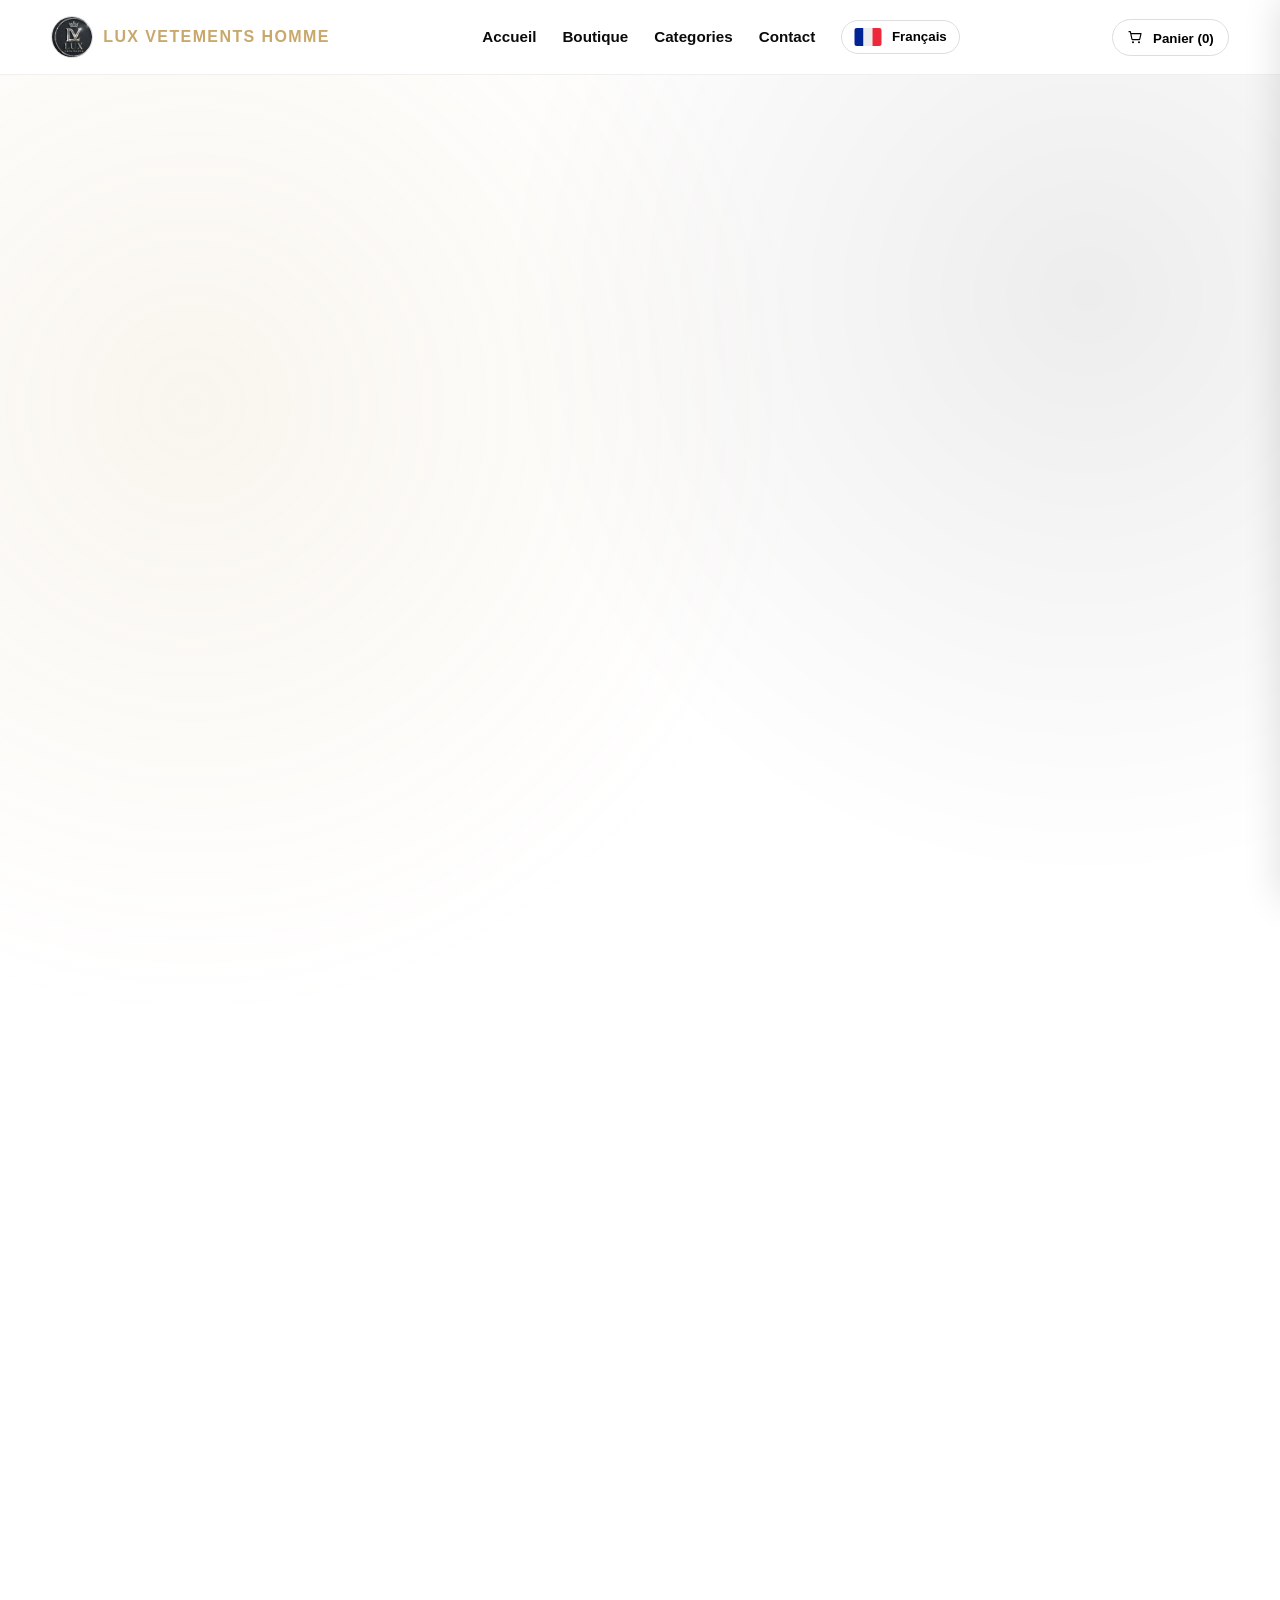
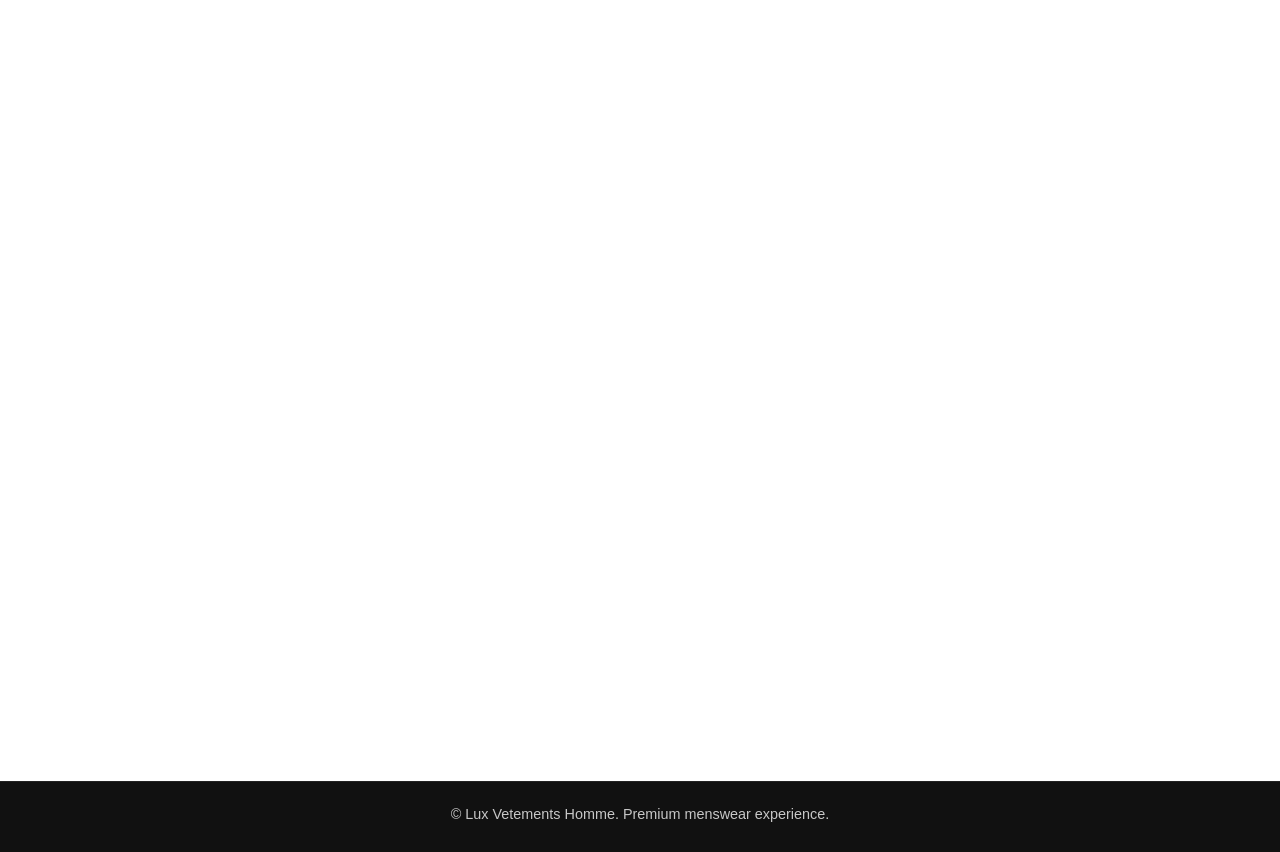
==== index.html @ c1faaefe "Rename index_fixed.html to index.html" ====
<!DOCTYPE html>
<html lang="en">
<head>
  <meta charset="UTF-8" />
  <meta name="viewport" content="width=device-width, initial-scale=1.0" />
  <title>Lux Vetements Homme | Luxury Men's Wear</title>
  <style>
    :root {
      --black: #0b0b0b;
      --white: #ffffff;
      --gold: #c8a86b;
      --gold-soft: #e3d0a9;
      --muted: #f6f6f6;
      --text-soft: #707070;
      --radius: 16px;
      --shadow: 0 20px 45px rgba(0, 0, 0, 0.08);
      --transition: 260ms ease;
      --container: 1200px;
    }

    * {
      margin: 0;
      padding: 0;
      box-sizing: border-box;
    }

    html {
      scroll-behavior: smooth;
    }

    body {
      font-family: "Segoe UI", Tahoma, Geneva, Verdana, sans-serif;
      background: var(--white);
      color: var(--black);
      line-height: 1.5;
      overflow-x: hidden;
    }

    img {
      max-width: 100%;
      display: block;
    }

    a {
      color: inherit;
      text-decoration: none;
    }

    .container {
      width: min(92%, var(--container));
      margin-inline: auto;
    }

    /* Navbar */
    .navbar {
      position: sticky;
      top: 0;
      z-index: 1000;
      background: rgba(255, 255, 255, 0.95);
      backdrop-filter: blur(8px);
      border-bottom: 1px solid #efefef;
    }

    .nav-wrap {
      min-height: 74px;
      display: flex;
      align-items: center;
      justify-content: space-between;
      gap: 16px;
    }

    .logo {
      display: flex;
      align-items: center;
      gap: 10px;
      font-size: 1rem;
      font-weight: 800;
      letter-spacing: 1.4px;
      text-transform: uppercase;
    }

    .logo img {
      width: 42px;
      height: 42px;
      border-radius: 999px;
      object-fit: cover;
      border: 1px solid #ddd;
    }

    .logo span {
      color: var(--gold);
    }

    .nav-links {
      display: flex;
      align-items: center;
      gap: 26px;
      list-style: none;
    }

    .nav-links a {
      position: relative;
      font-weight: 600;
      font-size: 0.95rem;
    }

    .nav-links a::after {
      content: "";
      position: absolute;
      left: 0;
      bottom: -6px;
      width: 0;
      height: 2px;
      background: var(--gold);
      transition: width var(--transition);
    }

    .nav-links a:hover::after {
      width: 100%;
    }

    .lang-dropdown {
      position: relative;
    }

    .lang-toggle {
      border: 1px solid #ddd;
      background: #fff;
      border-radius: 999px;
      padding: 7px 12px;
      font-weight: 700;
      cursor: pointer;
      transition: var(--transition);
      white-space: nowrap;
    }

    .lang-toggle:hover {
      border-color: var(--black);
      background: var(--black);
      color: #fff;
    }

    .lang-menu {
      position: absolute;
      top: calc(100% + 8px);
      right: 0;
      min-width: 170px;
      border: 1px solid #e7e7e7;
      border-radius: 12px;
      background: #fff;
      box-shadow: 0 14px 30px rgba(0, 0, 0, 0.12);
      padding: 6px;
      display: none;
      z-index: 1200;
    }

    .lang-menu.open {
      display: grid;
      gap: 4px;
    }

    .lang-option {
      border: 0;
      border-radius: 9px;
      background: #fff;
      text-align: left;
      padding: 8px 10px;
      font-weight: 700;
      cursor: pointer;
      transition: var(--transition);
    }

    .lang-option:hover {
      background: #f5f5f5;
    }

    .menu-btn {
      border: 1px solid #dfdfdf;
      background: var(--white);
      width: 42px;
      height: 42px;
      border-radius: 10px;
      display: none;
      align-items: center;
      justify-content: center;
      cursor: pointer;
    }

    .menu-btn span,
    .menu-btn span::before,
    .menu-btn span::after {
      width: 18px;
      height: 2px;
      background: var(--black);
      display: block;
      position: relative;
      transition: var(--transition);
    }

    .menu-btn span::before,
    .menu-btn span::after {
      content: "";
      position: absolute;
      left: 0;
    }

    .menu-btn span::before { top: -6px; }
    .menu-btn span::after { top: 6px; }

    .menu-btn.open span { background: transparent; }
    .menu-btn.open span::before { top: 0; transform: rotate(45deg); }
    .menu-btn.open span::after { top: 0; transform: rotate(-45deg); }

    .nav-actions {
      display: flex;
      align-items: center;
      gap: 10px;
    }

    .cart-btn {
      border: 1px solid #ddd;
      background: #fff;
      border-radius: 999px;
      padding: 9px 14px;
      font-weight: 700;
      cursor: pointer;
      transition: var(--transition);
    }

    .cart-btn:hover {
      background: var(--black);
      color: var(--white);
      border-color: var(--black);
    }

    /* Hero */
    .hero {
      background:
        radial-gradient(circle at 15% 30%, rgba(200, 168, 107, 0.11), transparent 46%),
        radial-gradient(circle at 85% 20%, rgba(0, 0, 0, 0.07), transparent 42%),
        #fff;
      padding: 86px 0 64px;
    }

    .hero-inner {
      display: grid;
      grid-template-columns: 1fr 1fr;
      align-items: center;
      gap: 36px;
    }

    .hero h1 {
      font-size: clamp(2rem, 5vw, 3.8rem);
      line-height: 1.06;
      text-transform: uppercase;
      letter-spacing: 1.5px;
      margin-bottom: 18px;
    }

    .hero h1 span {
      color: var(--gold);
    }

    .hero p {
      color: var(--text-soft);
      max-width: 560px;
      margin-bottom: 28px;
    }

    .hero-actions {
      display: flex;
      gap: 12px;
      flex-wrap: wrap;
    }

    .delivery-badge {
      margin-top: 12px;
      display: inline-flex;
      align-items: center;
      gap: 8px;
      padding: 8px 12px;
      border-radius: 999px;
      border: 1px solid #eadcc0;
      background: #fff8eb;
      font-weight: 700;
      color: #705625;
      font-size: 0.9rem;
    }

    .delivery-badge svg {
      width: 18px;
      height: 18px;
    }

    .btn {
      border: none;
      border-radius: 999px;
      padding: 12px 24px;
      font-weight: 700;
      font-size: 0.93rem;
      cursor: pointer;
      transition: var(--transition);
      display: inline-flex;
      align-items: center;
      justify-content: center;
      gap: 8px;
    }

    .btn-primary {
      background: var(--black);
      color: var(--white);
    }

    .btn-primary:hover {
      transform: translateY(-2px);
      box-shadow: 0 14px 26px rgba(0, 0, 0, 0.2);
    }

    .btn-outline {
      border: 1px solid var(--black);
      background: var(--white);
      color: var(--black);
    }

    .btn-outline:hover {
      background: var(--black);
      color: var(--white);
    }

    .hero-card {
      border: 1px solid #ececec;
      border-radius: var(--radius);
      overflow: hidden;
      box-shadow: var(--shadow);
      background: #fff;
      aspect-ratio: 4 / 5;
    }

    .hero-card img {
      width: 100%;
      height: 100%;
      object-fit: cover;
      object-position: center top;
    }

    .loop-gallery {
      margin-top: 24px;
      border: 1px solid #ededed;
      border-radius: 14px;
      overflow: hidden;
      background: #fff;
      box-shadow: var(--shadow);
    }

    .loop-track {
      display: flex;
      gap: 12px;
      width: max-content;
      padding: 12px;
      animation: loopSlide 34s linear infinite;
    }

    .loop-item {
      width: 220px;
      height: 140px;
      border-radius: 12px;
      overflow: hidden;
      background: #f2f2f2;
      border: 1px solid #ececec;
      flex: 0 0 auto;
      position: relative;
    }

    .loop-item img {
      width: 100%;
      height: 100%;
      object-fit: cover;
    }

    .loop-item span {
      position: absolute;
      bottom: 0;
      left: 0;
      right: 0;
      padding: 8px;
      background: linear-gradient(to top, rgba(0, 0, 0, 0.75), transparent);
      color: #fff;
      font-size: 0.78rem;
      font-weight: 700;
    }

    .brands-strip {
      margin-top: 14px;
      border: 1px solid #ececec;
      border-radius: 14px;
      background: #fff;
      padding: 14px;
    }

    .brands-title {
      font-weight: 800;
      margin-bottom: 10px;
      text-transform: uppercase;
      letter-spacing: 0.7px;
      font-size: 0.9rem;
    }

    .brands-list {
      display: grid;
      grid-template-columns: repeat(4, minmax(0, 1fr));
      gap: 10px;
    }

    .brand-card {
      border: 1px solid #ececec;
      border-radius: 12px;
      background: #fff;
      padding: 12px 10px;
      display: grid;
      justify-items: center;
      align-content: center;
      gap: 10px;
      min-height: 110px;
      transition: var(--transition);
    }

    .brand-card:hover {
      transform: translateY(-2px);
      box-shadow: var(--shadow);
    }

    .brand-card img {
      width: 68px;
      height: 34px;
      object-fit: contain;
      filter: grayscale(1);
      opacity: 0.9;
    }

    .brand-name {
      text-align: center;
      font-weight: 800;
      font-size: 0.85rem;
      letter-spacing: 0.3px;
    }

    @keyframes loopSlide {
      from { transform: translateX(0); }
      to { transform: translateX(-50%); }
    }

    /* Sections */
    section {
      padding: 70px 0;
    }

    .section-head {
      margin-bottom: 20px;
      display: flex;
      align-items: flex-end;
      justify-content: space-between;
      gap: 16px;
      flex-wrap: wrap;
    }

    .section-title {
      text-transform: uppercase;
      letter-spacing: 1.1px;
      font-size: clamp(1.2rem, 3vw, 1.95rem);
    }

    .section-title span {
      color: var(--gold);
    }

    .section-subtitle {
      color: var(--text-soft);
      max-width: 620px;
      font-size: 0.95rem;
    }

    /* Filter */
    .filter-bar {
      display: flex;
      flex-wrap: wrap;
      gap: 10px;
      margin-bottom: 14px;
    }

    .shop-toolbar {
      display: flex;
      align-items: center;
      justify-content: space-between;
      gap: 10px;
      flex-wrap: wrap;
      margin-bottom: 14px;
    }

    .price-filter {
      border: 1px solid #e8dcc3;
      background: #ffffff;
      border-radius: 12px;
      padding: 9px;
      margin-bottom: 12px;
      max-width: 560px;
    }

    .price-filter-head {
      display: flex;
      justify-content: space-between;
      align-items: center;
      gap: 10px;
      margin-bottom: 8px;
      font-weight: 700;
      color: #7a6336;
      font-size: 0.9rem;
    }

    .price-values {
      display: grid;
      grid-template-columns: 1fr auto 1fr;
      align-items: center;
      gap: 6px;
      margin-bottom: 8px;
    }

    .price-chip,
    .price-input {
      border: 1px solid #d9d9d9;
      background: #fff;
      border-radius: 999px;
      padding: 7px 11px;
      text-align: center;
      font-weight: 800;
      color: #1f1f1f;
      font-size: 0.86rem;
    }

    .price-input {
      width: 100%;
      outline: none;
      text-align: left;
      padding-left: 12px;
    }

    .price-input:focus {
      border-color: var(--gold);
      box-shadow: 0 0 0 2px rgba(200, 168, 107, 0.14);
    }

    .price-divider {
      color: #8f8f8f;
      font-size: 1.2rem;
      font-weight: 700;
    }

    .range-wrap {
      position: relative;
      height: 24px;
    }

    .range-track {
      position: absolute;
      top: 10px;
      left: 0;
      right: 0;
      height: 4px;
      border-radius: 999px;
      background: #ddd4c0;
    }

    .range-progress {
      position: absolute;
      top: 10px;
      height: 4px;
      border-radius: 999px;
      background: var(--gold);
    }

    .price-range {
      position: absolute;
      inset: 0;
      width: 100%;
      pointer-events: none;
      -webkit-appearance: none;
      appearance: none;
      background: transparent;
      margin: 0;
    }

    .price-range::-webkit-slider-thumb {
      -webkit-appearance: none;
      appearance: none;
      pointer-events: auto;
      width: 18px;
      height: 18px;
      border-radius: 999px;
      border: 2px solid var(--gold);
      background: #fff;
      cursor: pointer;
      box-shadow: 0 2px 8px rgba(0, 0, 0, 0.22);
    }

    .price-range::-moz-range-thumb {
      pointer-events: auto;
      width: 18px;
      height: 18px;
      border-radius: 999px;
      border: 2px solid var(--gold);
      background: #fff;
      cursor: pointer;
      box-shadow: 0 2px 8px rgba(0, 0, 0, 0.22);
    }

    .search-input {
      width: min(380px, 100%);
      border: 1px solid #ddd;
      border-radius: 999px;
      padding: 11px 14px;
      font-size: 0.95rem;
      outline: none;
      transition: var(--transition);
    }

    .search-input:focus {
      border-color: var(--gold);
      box-shadow: 0 0 0 3px rgba(200, 168, 107, 0.16);
    }

    .preview-toggle {
      border: 1px solid #ddd;
      background: #fff;
      border-radius: 999px;
      padding: 10px 14px;
      font-weight: 700;
      cursor: pointer;
      transition: var(--transition);
    }

    .preview-toggle:hover {
      border-color: var(--black);
      transform: translateY(-1px);
    }

    .filter-btn {
      border: 1px solid #ddd;
      background: #fff;
      color: var(--black);
      padding: 10px 16px;
      border-radius: 999px;
      cursor: pointer;
      font-weight: 600;
      text-transform: capitalize;
      transition: var(--transition);
    }

    .filter-btn:hover,
    .filter-btn.active {
      background: var(--black);
      color: var(--white);
      border-color: var(--black);
    }

    /* Products */
    .products-grid {
      display: grid;
      grid-template-columns: repeat(4, minmax(0, 1fr));
      gap: 20px;
    }

    .products-grid.vertical {
      grid-template-columns: 1fr;
      gap: 14px;
    }

    .products-grid.vertical .product-card {
      display: grid;
      grid-template-columns: 260px 1fr;
      align-items: stretch;
    }

    .products-grid.vertical .product-image-wrap {
      aspect-ratio: auto;
      height: 100%;
      min-height: 180px;
    }

    .product-card {
      background: #fff;
      border: 1px solid #ededed;
      border-radius: var(--radius);
      overflow: hidden;
      transition: transform var(--transition), box-shadow var(--transition);
      cursor: pointer;
      opacity: 0;
      transform: translateY(20px);
      animation: fadeUp 600ms ease forwards;
    }

    .product-card:hover {
      transform: translateY(-4px);
      box-shadow: var(--shadow);
    }

    .product-image-wrap {
      background: #f3f3f3;
      overflow: hidden;
      aspect-ratio: 1 / 1.1;
      cursor: pointer;
    }

    .product-image-wrap img {
      width: 100%;
      height: 100%;
      object-fit: cover;
      transition: transform 380ms ease;
    }

    .product-card:hover .product-image-wrap img {
      transform: scale(1.04);
    }

    .product-info {
      padding: 14px 14px 16px;
    }

    .product-tag {
      display: inline-block;
      margin-bottom: 8px;
      font-size: 0.72rem;
      font-weight: 800;
      padding: 4px 8px;
      border-radius: 6px;
      background: linear-gradient(135deg, #ff4ea6, #ff2f7d);
      color: #fff;
      text-transform: uppercase;
      letter-spacing: 0.4px;
    }

    .product-tag.promo {
      background: linear-gradient(135deg, #ff4ea6, #ff2f7d);
    }

    .product-tag.stock {
      background: linear-gradient(135deg, #555, #252525);
    }

    .product-name {
      font-size: 1rem;
      font-weight: 700;
      margin-bottom: 4px;
    }

    .tag-under-name {
      font-size: 0.84rem;
      color: var(--text-soft);
      margin-bottom: 10px;
    }

    .product-meta {
      display: flex;
      align-items: center;
      justify-content: space-between;
      gap: 10px;
    }

    .price {
      font-weight: 800;
      color: var(--black);
    }

    .price-wrap {
      display: flex;
      align-items: center;
      gap: 8px;
      flex-wrap: wrap;
    }

    .old-price {
      text-decoration: line-through;
      color: #8e8e8e;
      font-weight: 600;
      font-size: 0.88rem;
    }

    .product-actions {
      margin-top: 12px;
      display: flex;
      gap: 8px;
    }

    .mini-btn {
      border: 1px solid #ddd;
      border-radius: 999px;
      padding: 8px 12px;
      font-size: 0.8rem;
      font-weight: 700;
      cursor: pointer;
      background: #fff;
      transition: var(--transition);
      flex: 1;
    }

    .mini-btn:hover {
      border-color: var(--black);
      background: var(--black);
      color: var(--white);
    }

    .mini-btn:disabled {
      opacity: 0.5;
      cursor: not-allowed;
      background: #f2f2f2;
      color: #888;
    }

    .mini-btn:disabled:hover {
      border-color: #ddd;
      transform: none;
    }

    .product-card.is-out .price {
      text-decoration: line-through;
      color: #8d8d8d;
    }

    .badge {
      font-size: 0.74rem;
      padding: 4px 10px;
      border-radius: 999px;
      background: #f3ebdd;
      color: #7f5d24;
      text-transform: capitalize;
      font-weight: 700;
    }

    .state-box {
      border: 1px dashed #d8d8d8;
      border-radius: var(--radius);
      padding: 28px;
      text-align: center;
      color: var(--text-soft);
      background: #fff;
    }

    /* Modal Details */
    .modal {
      position: fixed;
      inset: 0;
      background: rgba(0, 0, 0, 0.58);
      z-index: 1500;
      display: none;
      align-items: center;
      justify-content: center;
      padding: 20px;
    }

    .modal.open {
      display: flex;
      animation: fadeIn 220ms ease;
    }

    .modal-card {
      width: min(980px, 100%);
      max-height: 92vh;
      overflow: auto;
      background: #fff;
      border-radius: var(--radius);
      box-shadow: var(--shadow);
      position: relative;
    }

    .modal-close {
      position: absolute;
      top: 12px;
      right: 12px;
      width: 38px;
      height: 38px;
      border-radius: 999px;
      border: 1px solid #ddd;
      background: #fff;
      cursor: pointer;
      font-size: 1.2rem;
    }

    .details-layout {
      display: grid;
      grid-template-columns: 1.1fr 1fr;
      gap: 22px;
      padding: 20px;
    }

    .main-image-box {
      border-radius: 12px;
      overflow: hidden;
      border: 1px solid #eee;
      background: #fafafa;
    }

    .main-image-box img {
      width: 100%;
      aspect-ratio: 1 / 1.15;
      object-fit: cover;
    }

    .gallery {
      margin-top: 10px;
      display: flex;
      gap: 10px;
      overflow-x: auto;
      padding-bottom: 2px;
    }

    .thumb {
      width: 78px;
      height: 78px;
      border-radius: 10px;
      overflow: hidden;
      border: 2px solid transparent;
      flex: 0 0 auto;
      cursor: pointer;
      transition: var(--transition);
    }

    .thumb.active {
      border-color: var(--gold);
    }

    .thumb img {
      width: 100%;
      height: 100%;
      object-fit: cover;
    }

    .details-content h3 {
      font-size: 1.65rem;
      line-height: 1.2;
      margin-bottom: 8px;
    }

    .details-price {
      font-size: 1.3rem;
      font-weight: 800;
      color: var(--black);
      margin-bottom: 8px;
    }

    .details-category {
      display: inline-flex;
      margin-bottom: 14px;
    }

    .details-content p {
      color: var(--text-soft);
      margin-bottom: 18px;
    }

    .option-group {
      margin-bottom: 14px;
    }

    .option-label {
      display: block;
      font-weight: 700;
      margin-bottom: 8px;
    }

    .option-buttons {
      display: flex;
      flex-wrap: wrap;
      gap: 8px;
    }

    .option-btn {
      border: 1px solid #dadada;
      background: #fff;
      color: var(--black);
      border-radius: 999px;
      padding: 8px 14px;
      text-transform: capitalize;
      font-weight: 700;
      cursor: pointer;
      transition: var(--transition);
    }

    .option-btn.selected {
      background: var(--black);
      color: var(--white);
      border-color: var(--black);
    }

    .color-btn {
      width: 28px;
      height: 28px;
      border-radius: 999px;
      border: 2px solid #cfcfcf;
      cursor: pointer;
      transition: var(--transition);
      position: relative;
    }

    .color-btn.selected {
      transform: scale(1.12);
      border-color: #000;
      box-shadow: 0 0 0 3px rgba(255, 255, 255, 1), 0 0 0 5px #b08a44;
    }

    .color-btn.selected::after {
      content: "";
      position: absolute;
      inset: -6px;
      border: 2px solid #1a1a1a;
      border-radius: 999px;
    }

    .detail-tag-text {
      margin-bottom: 12px;
      color: var(--text-soft);
      font-size: 0.92rem;
      font-weight: 700;
    }

    .order-panel {
      margin-top: 18px;
      border-top: 1px solid #efefef;
      padding-top: 16px;
      display: grid;
      gap: 12px;
    }

    .link-grid {
      display: grid;
      grid-template-columns: repeat(2, minmax(0, 1fr));
      gap: 10px;
    }

    .platform-link {
      border: 1px solid #dadada;
      border-radius: 10px;
      padding: 10px 12px;
      text-align: center;
      font-weight: 700;
      transition: var(--transition);
      background: #fff;
    }

    .platform-link:hover {
      border-color: var(--black);
      transform: translateY(-2px);
    }

    .error-text {
      color: #ae1b1b;
      font-size: 0.92rem;
      min-height: 20px;
    }

    /* Categories */
    .categories-grid {
      display: grid;
      grid-template-columns: repeat(5, minmax(0, 1fr));
      gap: 12px;
      margin-top: 20px;
    }

    .category-pill {
      border: 1px solid #ededed;
      border-radius: 999px;
      padding: 12px;
      text-align: center;
      font-weight: 700;
      text-transform: capitalize;
      transition: var(--transition);
      background: #fff;
      cursor: pointer;
    }

    .category-pill:hover {
      border-color: var(--gold);
      color: #7f5d24;
    }

    /* Contact */
    .contact-box {
      border: 1px solid #ececec;
      background: var(--muted);
      border-radius: var(--radius);
      padding: 24px;
      display: grid;
      grid-template-columns: repeat(4, minmax(0, 1fr));
      gap: 12px;
    }

    .contact-item {
      padding: 14px;
      border-radius: 12px;
      background: #fff;
      border: 1px solid #ececec;
      text-align: center;
      transition: var(--transition);
    }

    .contact-item:hover {
      transform: translateY(-2px);
      box-shadow: var(--shadow);
    }

    .contact-title {
      font-weight: 800;
      margin-bottom: 5px;
      text-transform: uppercase;
      font-size: 0.84rem;
      letter-spacing: 0.8px;
    }

    .contact-value {
      color: var(--text-soft);
      font-size: 0.92rem;
    }

    .cart-drawer {
      position: fixed;
      top: 0;
      right: 0;
      width: min(420px, 100%);
      height: 100vh;
      background: #fff;
      border-left: 1px solid #eee;
      box-shadow: -10px 0 34px rgba(0, 0, 0, 0.12);
      z-index: 1400;
      transform: translateX(102%);
      transition: transform 300ms ease;
      display: grid;
      grid-template-rows: auto 1fr auto;
    }

    .cart-drawer.open {
      transform: translateX(0);
    }

    .cart-head,
    .cart-foot {
      padding: 16px;
      border-bottom: 1px solid #f0f0f0;
    }

    .cart-foot {
      border-bottom: 0;
      border-top: 1px solid #f0f0f0;
    }

    .cart-items {
      overflow: auto;
      padding: 12px 16px;
      display: grid;
      gap: 10px;
      align-content: start;
    }

    .cart-row {
      border: 1px solid #ececec;
      border-radius: 12px;
      padding: 10px;
      display: grid;
      grid-template-columns: 70px 1fr;
      gap: 10px;
      align-items: center;
    }

    .cart-row img {
      width: 70px;
      height: 70px;
      object-fit: cover;
      border-radius: 8px;
      border: 1px solid #ececec;
    }

    .qty-wrap {
      margin-top: 8px;
      display: flex;
      align-items: center;
      gap: 8px;
    }

    .qty-btn {
      width: 28px;
      height: 28px;
      border-radius: 7px;
      border: 1px solid #ddd;
      background: #fff;
      font-weight: 800;
      cursor: pointer;
    }

    .qty-num {
      font-weight: 800;
      min-width: 18px;
      text-align: center;
    }

    .remove-btn {
      border: none;
      background: #fff1f1;
      color: #9f1a1a;
      border-radius: 8px;
      padding: 8px 10px;
      cursor: pointer;
      font-weight: 700;
      margin-left: auto;
    }

    .dim {
      position: fixed;
      inset: 0;
      background: rgba(0, 0, 0, 0.42);
      z-index: 1300;
      opacity: 0;
      visibility: hidden;
      transition: var(--transition);
    }

    .dim.show {
      opacity: 1;
      visibility: visible;
    }

    .checkout-modal {
      position: fixed;
      inset: 0;
      z-index: 1600;
      background: rgba(0, 0, 0, 0.54);
      display: none;
      align-items: center;
      justify-content: center;
      padding: 16px;
    }

    .checkout-modal.open {
      display: flex;
    }

    .checkout-card {
      width: min(640px, 100%);
      background: #fff;
      border-radius: 14px;
      border: 1px solid #ececec;
      box-shadow: var(--shadow);
      overflow: hidden;
      position: relative;
    }

    .checkout-head {
      padding: 14px 16px;
      border-bottom: 1px solid #eee;
      display: flex;
      justify-content: space-between;
      align-items: center;
      gap: 10px;
    }

    .checkout-head .modal-close {
      position: absolute;
      top: 10px;
      right: 10px;
      width: 40px;
      height: 40px;
      border: 1px solid #d6d6d6;
      background: #fff;
      color: #111;
      font-size: 1.35rem;
      line-height: 1;
      display: inline-flex;
      align-items: center;
      justify-content: center;
    }

    .checkout-body {
      padding: 14px 16px;
      display: grid;
      gap: 10px;
    }

    .field {
      display: grid;
      gap: 6px;
    }

    .field label {
      font-size: 0.88rem;
      font-weight: 700;
    }

    .field input {
      border: 1px solid #ddd;
      border-radius: 10px;
      padding: 10px 12px;
      font-size: 0.95rem;
      outline: none;
    }

    .field input:focus {
      border-color: var(--gold);
      box-shadow: 0 0 0 3px rgba(200, 168, 107, 0.16);
    }

    .checkout-error {
      color: #b42020;
      font-size: 0.88rem;
      min-height: 18px;
    }

    .platform-choose {
      display: grid;
      gap: 8px;
      margin-top: 4px;
    }

    .platform-buttons {
      display: grid;
      grid-template-columns: repeat(3, minmax(0, 1fr));
      gap: 8px;
    }

    .platform-btn {
      color: #fff;
      border: none;
      border-radius: 12px;
      padding: 12px 10px;
      font-size: 0.92rem;
      font-weight: 800;
      cursor: pointer;
      transition: transform var(--transition), box-shadow var(--transition), filter var(--transition);
    }

    .platform-btn:hover {
      transform: translateY(-2px);
      filter: brightness(1.06);
      box-shadow: 0 10px 20px rgba(0, 0, 0, 0.2);
    }

    .platform-btn.whatsapp {
      background: linear-gradient(120deg, #25d366, #1aa851);
    }

    .platform-btn.instagram {
      background: linear-gradient(120deg, #f58529, #dd2a7b, #8134af);
    }

    .platform-btn.messenger {
      background: linear-gradient(120deg, #2e89ff, #1769ff);
    }

    footer {
      padding: 22px 0 26px;
      border-top: 1px solid #232323;
      color: #c7c7c7;
      text-align: center;
      font-size: 0.9rem;
      background: #111;
    }

    /* Animations */
    @keyframes fadeUp {
      to {
        opacity: 1;
        transform: translateY(0);
      }
    }

    @keyframes fadeIn {
      from { opacity: 0; }
      to { opacity: 1; }
    }

    .reveal {
      opacity: 0;
      transform: translateY(20px);
      transition: opacity 700ms ease, transform 700ms ease;
    }

    .reveal.show {
      opacity: 1;
      transform: translateY(0);
    }

    /* Responsive */
    @media (max-width: 1080px) {
      .products-grid {
        grid-template-columns: repeat(3, minmax(0, 1fr));
      }

      .categories-grid {
        grid-template-columns: repeat(3, minmax(0, 1fr));
      }
    }

    @media (max-width: 860px) {
      .hero-inner,
      .details-layout {
        grid-template-columns: 1fr;
      }

      .nav-links {
        position: absolute;
        top: 74px;
        left: 0;
        right: 0;
        background: #fff;
        border-bottom: 1px solid #efefef;
        padding: 16px 4%;
        display: grid;
        gap: 12px;
        transform: translateY(-120%);
        opacity: 0;
        visibility: hidden;
        transition: var(--transition);
      }

      .nav-links.open {
        transform: translateY(0);
        opacity: 1;
        visibility: visible;
      }

      .menu-btn {
        display: inline-flex;
      }

      .products-grid.vertical .product-card {
        grid-template-columns: 1fr;
      }

      .products-grid {
        grid-template-columns: repeat(2, minmax(0, 1fr));
      }

      .contact-box {
        grid-template-columns: repeat(2, minmax(0, 1fr));
      }

      .brands-list {
        grid-template-columns: repeat(2, minmax(0, 1fr));
      }
    }

    @media (max-width: 560px) {
      .products-grid,
      .categories-grid,
      .contact-box,
      .link-grid {
        grid-template-columns: 1fr;
      }

      .hero {
        padding-top: 56px;
      }

      .modal-card {
        border-radius: 12px;
      }

      .details-content h3 {
        font-size: 1.35rem;
      }
    }
  </style>
</head>
<body>
  <header class="navbar">
    <div class="container nav-wrap">
      <a href="#home" class="logo">
        <img src="images/logo.png" alt="Lux Vetements logo" />
        <span>Lux <span style="color:#c8a86b;">Vetements</span> Homme</span>
      </a>
      <nav>
        <ul class="nav-links" id="navLinks">
          <li><a href="#home" id="navHome">Accueil</a></li>
          <li><a href="#shop" id="navShop">Boutique</a></li>
          <li><a href="#categories" id="navCategories">Categories</a></li>
          <li><a href="#contact" id="navContact">Contact</a></li>
          <li class="lang-dropdown">
            <button class="lang-toggle" id="langToggleBtn" type="button"><svg xmlns="http://www.w3.org/2000/svg" viewBox="0 0 3 2" width="28" height="18" style="border-radius:3px;display:inline-block;vertical-align:middle;margin-right:6px;"><rect width="1" height="2" fill="#002395"/><rect x="1" width="1" height="2" fill="#EDEDED"/><rect x="2" width="1" height="2" fill="#ED2939"/></svg> Français</button>
            <div class="lang-menu" id="langMenu">
              <button class="lang-option" type="button" data-lang="fr"><svg xmlns="http://www.w3.org/2000/svg" viewBox="0 0 3 2" width="28" height="18" style="border-radius:3px;display:inline-block;vertical-align:middle;margin-right:6px;"><rect width="1" height="2" fill="#002395"/><rect x="1" width="1" height="2" fill="#EDEDED"/><rect x="2" width="1" height="2" fill="#ED2939"/></svg> Français</button>
              <button class="lang-option" type="button" data-lang="en"><svg xmlns="http://www.w3.org/2000/svg" viewBox="0 0 60 30" width="28" height="18" style="border-radius:3px;display:inline-block;vertical-align:middle;margin-right:6px;"><rect width="60" height="30" fill="#012169"/><path d="M0,0 L60,30 M60,0 L0,30" stroke="#fff" stroke-width="6"/><path d="M0,0 L60,30 M60,0 L0,30" stroke="#C8102E" stroke-width="4"/><path d="M30,0 V30 M0,15 H60" stroke="#fff" stroke-width="10"/><path d="M30,0 V30 M0,15 H60" stroke="#C8102E" stroke-width="6"/></svg> English</button>
            </div>
          </li>
        </ul>
      </nav>
      <div class="nav-actions">
        <button class="cart-btn" id="openCartBtn">
          <svg width="16" height="16" viewBox="0 0 24 24" fill="none" aria-hidden="true" style="margin-right:6px;vertical-align:-2px;">
            <path d="M3 4H5L7.4 15.2C7.5 15.7 7.9 16 8.4 16H18.1C18.6 16 19 15.7 19.1 15.2L21 7H6" stroke="currentColor" stroke-width="1.7" stroke-linecap="round" stroke-linejoin="round"/>
            <circle cx="9" cy="20" r="1.5" fill="currentColor"/>
            <circle cx="18" cy="20" r="1.5" fill="currentColor"/>
          </svg>
          <span id="cartLabelText">Panier</span> (<span id="cartCount">0</span>)
        </button>
        <button class="menu-btn" id="menuBtn" aria-label="Open menu">
          <span></span>
        </button>
      </div>
    </div>
  </header>

  <main>
    <section class="hero" id="home">
      <div class="container hero-inner">
        <div class="reveal">
          <h1 id="heroTitle">Mode <span>Homme Luxe</span> Pour Les Icônes Modernes</h1>
          <p id="heroText">
            Bienvenue chez Lux Vetements Homme. Decouvrez des t-shirts, hoodies, pantalons, chaussures et accessoires premium avec un style intemporel.
          </p>
          <div class="hero-actions">
            <a class="btn btn-primary" href="#shop" id="shopCollectionBtn">Voir la collection</a>
            <a class="btn btn-outline" href="#categories" id="browseCategoriesBtn">Parcourir les categories</a>
          </div>
          <div class="delivery-badge" id="deliveryBadgeText">
            <svg viewBox="0 0 24 24" fill="none" aria-hidden="true">
              <path d="M3 6H14V14H3V6Z" stroke="currentColor" stroke-width="1.8"/>
              <path d="M14 9H18L21 12V14H14V9Z" stroke="currentColor" stroke-width="1.8"/>
              <circle cx="7" cy="17" r="2" stroke="currentColor" stroke-width="1.8"/>
              <circle cx="17" cy="17" r="2" stroke="currentColor" stroke-width="1.8"/>
            </svg>
            <span id="deliveryBadgeLabel">Livraison rapide</span>
          </div>
        </div>
        <div class="hero-card reveal">
          <img src="[data-uri]" alt="Stylish man wearing Nike t-shirt" />
        </div>
      </div>
      <div class="container">
        <div class="loop-gallery reveal">
          <div class="loop-track" id="loopTrack"></div>
        </div>
        <div class="brands-strip reveal">
          <div class="brands-title" id="brandsTitle">Marques avec lesquelles nous travaillons</div>
          <div class="brands-list">
            <div class="brand-card">
              <img src="https://upload.wikimedia.org/wikipedia/commons/a/a6/Logo_NIKE.svg" alt="Nike logo" />
              <div class="brand-name">NIKE</div>
            </div>
            <div class="brand-card">
              <img src="[data-uri]" alt="Lacoste logo" />
              <div class="brand-name">LACOSTE</div>
            </div>
            <div class="brand-card">
              <img src="https://upload.wikimedia.org/wikipedia/commons/2/20/Adidas_Logo.svg" alt="Adidas logo" />
              <div class="brand-name">ADIDAS</div>
            </div>
            <div class="brand-card">
              <img src="https://upload.wikimedia.org/wikipedia/en/3/37/Jumpman_logo.svg" alt="Jordan logo" />
              <div class="brand-name">JORDAN</div>
            </div>
          </div>
        </div>
      </div>
    </section>

    <section id="shop">
      <div class="container">
        <div class="section-head reveal">
          <div>
            <h2 class="section-title">Signature <span>Shop</span></h2>
            <p class="section-subtitle">Filter products by category and open any item to select your color and size before ordering.</p>
          </div>
        </div>

        <div class="filter-bar reveal" id="filterBar">
          <button class="filter-btn active" data-category="all">All</button>
          <button class="filter-btn" data-category="tshirts">tshirts</button>
          <button class="filter-btn" data-category="hoodies">hoodies</button>
          <button class="filter-btn" data-category="pants">pants</button>
          <button class="filter-btn" data-category="shoes">shoes</button>
          <button class="filter-btn" data-category="accessories">accessories</button>
        </div>
        <div class="shop-toolbar reveal">
          <input id="searchInput" class="search-input" type="search" placeholder="Search products by name or category..." />
          <button id="previewToggleBtn" class="preview-toggle">Preview: Horizontal</button>
        </div>
        <div class="price-filter reveal">
          <div class="price-filter-head">
            <span>Price Filter</span>
            <button id="priceResetBtn" class="preview-toggle" style="padding:6px 12px;">Reset</button>
          </div>
          <div class="price-values">
            <input id="priceMinInput" class="price-input" type="number" min="0" step="1" value="0" />
            <div class="price-divider">-</div>
            <input id="priceMaxInput" class="price-input" type="number" min="0" step="1" value="0" />
          </div>
          <div class="range-wrap">
            <div class="range-track"></div>
            <div class="range-progress" id="rangeProgress"></div>
            <input id="priceMinRange" class="price-range" type="range" min="0" max="1000" value="0" step="1" />
            <input id="priceMaxRange" class="price-range" type="range" min="0" max="1000" value="1000" step="1" />
          </div>
        </div>

        <div id="productsContainer" class="products-grid"></div>
        <div id="stateBox" class="state-box" style="display:none;"></div>
      </div>
    </section>

    <section id="categories">
      <div class="container">
        <div class="section-head reveal">
          <div>
            <h2 class="section-title">Luxury <span>Categories</span></h2>
            <p class="section-subtitle">Quick access to each category. Click one category to instantly filter products in the shop section.</p>
          </div>
        </div>

        <div class="categories-grid reveal">
          <button class="category-pill" data-jump-filter="tshirts">tshirts</button>
          <button class="category-pill" data-jump-filter="hoodies">hoodies</button>
          <button class="category-pill" data-jump-filter="pants">pants</button>
          <button class="category-pill" data-jump-filter="shoes">shoes</button>
          <button class="category-pill" data-jump-filter="accessories">accessories</button>
        </div>
      </div>
    </section>

    <section id="contact">
      <div class="container">
        <div class="section-head reveal">
          <div>
            <h2 class="section-title">Contact <span>Luxury Team</span></h2>
            <p class="section-subtitle">Use these channels for support, orders, and personalized shopping help.</p>
          </div>
        </div>

        <div class="contact-box reveal">
          <a href="https://wa.me/21698137767" target="_blank" class="contact-item">
            <div class="contact-title">📱 WhatsApp</div>
            <div class="contact-value">+216 98 137 767</div>
          </a>
          <a href="https://m.me/" target="_blank" class="contact-item">
            <div class="contact-title">💬 Messenger</div>
            <div class="contact-value">Lux Vetements Homme</div>
          </a>
          <a href="https://instagram.com/" target="_blank" class="contact-item">
            <div class="contact-title">📷 Instagram</div>
            <div class="contact-value">@luxvetementshomme</div>
          </a>
          <a href="tel:+21698137767" class="contact-item">
            <div class="contact-title">📞 Phone</div>
            <div class="contact-value">Call Now</div>
          </a>
          <a href="mailto:contact@luxvetementshomme.com" class="contact-item">
            <div class="contact-title">✉ Contact</div>
            <div class="contact-value">contact@luxvetementshomme.com</div>
          </a>
        </div>
      </div>
    </section>
  </main>

  <div class="modal" id="detailsModal" aria-hidden="true">
    <div class="modal-card">
      <button class="modal-close" id="modalClose" aria-label="Close details">&times;</button>
      <div class="details-layout">
        <div>
          <div class="main-image-box">
            <img id="detailMainImage" src="" alt="Product image" />
          </div>
          <div class="gallery" id="detailGallery"></div>
        </div>

        <div class="details-content">
          <h3 id="detailName">Product Name</h3>
          <div class="details-price" id="detailPrice">0 DT</div>
          <span class="badge details-category" id="detailCategory">category</span>
          <div class="detail-tag-text" id="detailTagText"></div>
          <p id="detailDescription">Description</p>

          <div class="option-group">
            <label class="option-label">Select Color</label>
            <div class="option-buttons" id="colorOptions"></div>
          </div>

          <div class="option-group">
            <label class="option-label">Select Size</label>
            <div class="option-buttons" id="sizeOptions"></div>
          </div>

          <div class="order-panel">
            <div class="error-text" id="selectionError"></div>
            <button class="btn btn-primary" id="addToCartBtn">Add to Cart</button>
          </div>
        </div>
      </div>
    </div>
  </div>

  <div class="dim" id="cartDim"></div>
  <aside class="cart-drawer" id="cartDrawer" aria-hidden="true">
    <div class="cart-head">
      <strong>Shopping Cart</strong>
    </div>
    <div class="cart-items" id="cartItems"></div>
    <div class="cart-foot">
      <div style="display:flex;justify-content:space-between;font-weight:800;margin-bottom:10px;">
        <span>Total</span>
        <span id="cartTotal">0 DT</span>
      </div>
      <button class="btn btn-primary" id="checkoutBtn" style="width:100%;">Checkout</button>
    </div>
  </aside>

  <div class="checkout-modal" id="checkoutModal" aria-hidden="true">
    <div class="checkout-card">
      <div class="checkout-head">
        <strong>Checkout Information</strong>
        <button class="modal-close" id="checkoutCloseBtn" aria-label="Close checkout">&times;</button>
      </div>
      <div class="checkout-body">
        <div class="field">
          <label for="firstNameInput">First Name</label>
          <input id="firstNameInput" type="text" placeholder="Enter first name" />
        </div>
        <div class="field">
          <label for="lastNameInput">Last Name</label>
          <input id="lastNameInput" type="text" placeholder="Enter last name" />
        </div>
        <div class="field">
          <label for="phoneInput">Phone Number</label>
          <input id="phoneInput" type="tel" placeholder="Enter phone number" />
        </div>
        <div class="checkout-error" id="checkoutError"></div>
        <button class="btn btn-primary" id="checkoutSaveBtn">Confirm ↗</button>

        <div class="platform-choose" id="platformChoose" style="display:none;">
          <strong>Choose platform to pass your order</strong>
          <div class="platform-buttons">
            <button class="platform-btn whatsapp" data-platform="whatsapp" type="button">WhatsApp</button>
            <button class="platform-btn instagram" data-platform="instagram" type="button">Instagram</button>
            <button class="platform-btn messenger" data-platform="messenger" type="button">Messenger</button>
          </div>
        </div>
      </div>
    </div>
  </div>

  <footer>
    <div class="container">
      © <span id="year"></span> Lux Vetements Homme. Premium menswear experience.
    </div>
  </footer>

  <script type="module">
    import { initializeApp } from "https://www.gstatic.com/firebasejs/10.12.2/firebase-app.js";
    import { getFirestore, collection, onSnapshot, addDoc, serverTimestamp } from "https://www.gstatic.com/firebasejs/10.12.2/firebase-firestore.js";

    // ===== FIREBASE CONFIG =====
    const firebaseConfig = {
      apiKey: "AIzaSyAK8rCqRfZwk7nh8I3K2RLljtbtntxqdfM",
      authDomain: "lux-vetements.firebaseapp.com",
      projectId: "lux-vetements",
      storageBucket: "lux-vetements.firebasestorage.app",
      messagingSenderId: "277468166980",
      appId: "1:277468166980:web:187f81a91931374c4ef511",
      measurementId: "G-NSMWYPM7CS"
    };

    const app = initializeApp(firebaseConfig);
    const db = getFirestore(app);

    // ===== STATE =====
    let allProducts = [];
    let currentFilter = "all";
    let currentSearch = "";
    let currentMinPrice = 0;
    let currentMaxPrice = 1000;
    let availableMinPrice = 0;
    let availableMaxPrice = 1000;
    let currentProduct = null;
    let selectedColor = "";
    let selectedSize = "";
    let cart = [];
    let previewVertical = false;
    let checkoutPayload = null;

    // ===== ELEMENTS =====
    const productsContainer = document.getElementById("productsContainer");
    const stateBox = document.getElementById("stateBox");
    const filterBar = document.getElementById("filterBar");
    const searchInput = document.getElementById("searchInput");
    const previewToggleBtn = document.getElementById("previewToggleBtn");
    const priceMinRange = document.getElementById("priceMinRange");
    const priceMaxRange = document.getElementById("priceMaxRange");
    const priceMinInput = document.getElementById("priceMinInput");
    const priceMaxInput = document.getElementById("priceMaxInput");
    const rangeProgress = document.getElementById("rangeProgress");
    const priceResetBtn = document.getElementById("priceResetBtn");
    const loopTrack = document.getElementById("loopTrack");

    const detailsModal = document.getElementById("detailsModal");
    const modalClose = document.getElementById("modalClose");
    const detailMainImage = document.getElementById("detailMainImage");
    const detailGallery = document.getElementById("detailGallery");
    const detailName = document.getElementById("detailName");
    const detailPrice = document.getElementById("detailPrice");
    const detailCategory = document.getElementById("detailCategory");
    const detailTagText = document.getElementById("detailTagText");
    const detailDescription = document.getElementById("detailDescription");
    const colorOptions = document.getElementById("colorOptions");
    const sizeOptions = document.getElementById("sizeOptions");
    const selectionError = document.getElementById("selectionError");
    const addToCartBtn = document.getElementById("addToCartBtn");
    const cartDrawer = document.getElementById("cartDrawer");
    const cartDim = document.getElementById("cartDim");
    const openCartBtn = document.getElementById("openCartBtn");
    const cartItems = document.getElementById("cartItems");
    const cartTotal = document.getElementById("cartTotal");
    const cartCount = document.getElementById("cartCount");
    const cartLabelText = document.getElementById("cartLabelText");
    const checkoutBtn = document.getElementById("checkoutBtn");
    const checkoutModal = document.getElementById("checkoutModal");
    const checkoutCloseBtn = document.getElementById("checkoutCloseBtn");
    const checkoutSaveBtn = document.getElementById("checkoutSaveBtn");
    const firstNameInput = document.getElementById("firstNameInput");
    const lastNameInput = document.getElementById("lastNameInput");
    const phoneInput = document.getElementById("phoneInput");
    const checkoutError = document.getElementById("checkoutError");
    const platformChoose = document.getElementById("platformChoose");

    // ===== NAV MOBILE =====
    const menuBtn = document.getElementById("menuBtn");
    const navLinks = document.getElementById("navLinks");
    const langToggleBtn = document.getElementById("langToggleBtn");
    const langMenu = document.getElementById("langMenu");
    const navHome = document.getElementById("navHome");
    const navShop = document.getElementById("navShop");
    const navCategories = document.getElementById("navCategories");
    const navContact = document.getElementById("navContact");
    const heroTitle = document.getElementById("heroTitle");
    const heroText = document.getElementById("heroText");
    const shopCollectionBtn = document.getElementById("shopCollectionBtn");
    const browseCategoriesBtn = document.getElementById("browseCategoriesBtn");
    const deliveryBadgeLabel = document.getElementById("deliveryBadgeLabel");
    const brandsTitle = document.getElementById("brandsTitle");
    let currentLanguage = "fr";

    const i18n = {
      fr: {
        navHome: "Accueil",
        navShop: "Boutique",
        navCategories: "Categories",
        navContact: "Contact",
        heroTitle: "Mode <span>Homme Luxe</span> Pour Les Icônes Modernes",
        heroText: "Bienvenue chez Lux Vetements Homme. Decouvrez des t-shirts, hoodies, pantalons, chaussures et accessoires premium avec un style intemporel.",
        shopCollectionBtn: "Voir la collection",
        browseCategoriesBtn: "Parcourir les categories",
        deliveryBadgeText: "Livraison rapide",
        brandsTitle: "Marques avec lesquelles nous travaillons",
        cartLabel: "Panier"
      },
      en: {
        navHome: "Home",
        navShop: "Shop",
        navCategories: "Categories",
        navContact: "Contact",
        heroTitle: "Luxury <span>Menswear</span> For Modern Icons",
        heroText: "Welcome to Lux Vetements Homme. Discover premium t-shirts, hoodies, pants, shoes and accessories built with timeless style and top-quality materials.",
        shopCollectionBtn: "Shop Collection",
        browseCategoriesBtn: "Browse Categories",
        deliveryBadgeText: "Fast delivery",
        brandsTitle: "Brands we deal with",
        cartLabel: "Cart"
      }
    };

    function updateCartLabel() {
      cartLabelText.textContent = i18n[currentLanguage].cartLabel;
    }

    function applyLanguage(lang) {
      currentLanguage = lang;
      const t = i18n[lang];
      navHome.textContent = t.navHome;
      navShop.textContent = t.navShop;
      navCategories.textContent = t.navCategories;
      navContact.textContent = t.navContact;
      heroTitle.innerHTML = t.heroTitle;
      heroText.textContent = t.heroText;
      shopCollectionBtn.textContent = t.shopCollectionBtn;
      browseCategoriesBtn.textContent = t.browseCategoriesBtn;
      deliveryBadgeLabel.textContent = t.deliveryBadgeText;
      brandsTitle.textContent = t.brandsTitle;
      updateCartLabel();
      langToggleBtn.innerHTML = lang === "fr" ? `<svg xmlns=\"http://www.w3.org/2000/svg\" viewBox=\"0 0 3 2\" width=\"28\" height=\"18\" style=\"border-radius:3px;display:inline-block;vertical-align:middle;margin-right:6px;\"><rect width=\"1\" height=\"2\" fill=\"#002395\"/><rect x=\"1\" width=\"1\" height=\"2\" fill=\"#EDEDED\"/><rect x=\"2\" width=\"1\" height=\"2\" fill=\"#ED2939\"/></svg> Français` : `<svg xmlns=\"http://www.w3.org/2000/svg\" viewBox=\"0 0 60 30\" width=\"28\" height=\"18\" style=\"border-radius:3px;display:inline-block;vertical-align:middle;margin-right:6px;\"><rect width=\"60\" height=\"30\" fill=\"#012169\"/><path d=\"M0,0 L60,30 M60,0 L0,30\" stroke=\"#fff\" stroke-width=\"6\"/><path d=\"M0,0 L60,30 M60,0 L0,30\" stroke=\"#C8102E\" stroke-width=\"4\"/><path d=\"M30,0 V30 M0,15 H60\" stroke=\"#fff\" stroke-width=\"10\"/><path d=\"M30,0 V30 M0,15 H60\" stroke=\"#C8102E\" stroke-width=\"6\"/></svg> English`;
    }

    langToggleBtn.addEventListener("click", () => {
      langMenu.classList.toggle("open");
    });

    langMenu.addEventListener("click", (event) => {
      const btn = event.target.closest("[data-lang]");
      if (!btn) return;
      applyLanguage(btn.dataset.lang);
      langMenu.classList.remove("open");
    });

    document.addEventListener("click", (event) => {
      if (!event.target.closest(".lang-dropdown")) {
        langMenu.classList.remove("open");
      }
    });

    menuBtn.addEventListener("click", () => {
      menuBtn.classList.toggle("open");
      navLinks.classList.toggle("open");
    });
    navLinks.querySelectorAll("a").forEach((link) => {
      link.addEventListener("click", () => {
        menuBtn.classList.remove("open");
        navLinks.classList.remove("open");
      });
    });

    // ===== HELPERS =====
    function showState(message) {
      stateBox.style.display = "block";
      stateBox.textContent = message;
    }

    function hideState() {
      stateBox.style.display = "none";
      stateBox.textContent = "";
    }

    function sanitizeProduct(product) {
      const validCategories = ["tshirts", "hoodies", "pants", "shoes", "accessories"];
      const fallbackImage = "https://images.unsplash.com/photo-1445205170230-053b83016050?auto=format&fit=crop&w=900&q=80";
      const source = product || {};
      const readField = (keys, fallback = "") => {
        for (const key of keys) {
          if (source[key] !== undefined && source[key] !== null && source[key] !== "") return source[key];
        }
        return fallback;
      };
      const readArray = (keys, fallback = []) => {
        for (const key of keys) {
          if (Array.isArray(source[key])) return source[key];
        }
        return fallback;
      };
      const categoryRaw = String(readField(["category", "Category"], "accessories")).toLowerCase();
      const nameRaw = String(readField(["name", "Name", "title", "Title"], "Unnamed Product")).trim();

      const item = {
        name: nameRaw || "Unnamed Product",
        price: Number(readField(["price", "Price"], 0)),
        image: String(readField(["image", "Image"], fallbackImage)),
        images: readArray(["images", "Images"]).filter(Boolean).map(String),
        description: String(readField(["description", "Description"], "No description available.")),
        category: validCategories.includes(categoryRaw) ? categoryRaw : "accessories",
        colors: readArray(["colors", "Colors"]).filter(Boolean).map(String),
        sizes: readArray(["sizes", "Sizes"]).filter(Boolean).map(String),
        tag: String(readField(["tag", "Tag"], "")).trim()
      };

      // Ensure required arrays exist for variants and gallery
      if (item.images.length === 0) item.images = [item.image];
      if (item.colors.length === 0) item.colors = ["black"];
      if (item.sizes.length === 0) item.sizes = ["M"];

      return item;
    }

    function escapeHtml(text) {
      return String(text)
        .replaceAll("&", "&amp;")
        .replaceAll("<", "&lt;")
        .replaceAll(">", "&gt;")
        .replaceAll('"', "&quot;")
        .replaceAll("'", "&#039;");
    }

    function setActiveFilterButton(category) {
      filterBar.querySelectorAll(".filter-btn").forEach((btn) => {
        btn.classList.toggle("active", btn.dataset.category === category);
      });
    }

    function formatPrice(price) {
      return `${Number(price).toFixed(0)} DT`;
    }

    function updatePriceUi() {
      priceMinInput.value = String(currentMinPrice);
      priceMaxInput.value = String(currentMaxPrice);
      const minPercent = ((currentMinPrice - availableMinPrice) / Math.max(1, availableMaxPrice - availableMinPrice)) * 100;
      const maxPercent = ((currentMaxPrice - availableMinPrice) / Math.max(1, availableMaxPrice - availableMinPrice)) * 100;
      rangeProgress.style.left = `${Math.max(0, minPercent)}%`;
      rangeProgress.style.right = `${Math.max(0, 100 - maxPercent)}%`;
    }

    function getCategoryProducts() {
      return currentFilter === "all"
        ? allProducts
        : allProducts.filter((item) => item.category === currentFilter);
    }

    function syncPriceBoundsForCurrentCategory(resetValues = true) {
      const baseProducts = getCategoryProducts();
      const prices = baseProducts.map((product) => getPriceData(product).finalPrice).filter((x) => Number.isFinite(x));
      availableMinPrice = 0;
      availableMaxPrice = prices.length ? Math.max(...prices) : 1000;
      if (availableMaxPrice < 1) availableMaxPrice = 1;
      if (resetValues) {
        currentMinPrice = 0;
        currentMaxPrice = availableMaxPrice;
      } else {
        currentMinPrice = Math.max(0, Math.min(currentMinPrice, availableMaxPrice));
        currentMaxPrice = Math.max(currentMinPrice, Math.min(currentMaxPrice, availableMaxPrice));
      }
      priceMinInput.min = "0";
      priceMinInput.max = String(availableMaxPrice);
      priceMaxInput.min = "0";
      priceMaxInput.max = String(availableMaxPrice);
      priceMinRange.min = String(availableMinPrice);
      priceMinRange.max = String(availableMaxPrice);
      priceMaxRange.min = String(availableMinPrice);
      priceMaxRange.max = String(availableMaxPrice);
      priceMinRange.value = String(currentMinPrice);
      priceMaxRange.value = String(currentMaxPrice);
      updatePriceUi();
    }

    function renderLoopGallery() {
      if (!allProducts.length) {
        loopTrack.innerHTML = "";
        return;
      }
      const validCategories = ["tshirts", "hoodies", "pants", "shoes", "accessories"];
      const loopItems = allProducts.filter((product) => validCategories.includes(product.category));
      loopTrack.innerHTML = loopItems.map((product) => `
        <div class="loop-item">
          <img src="${escapeHtml(product.image)}" alt="${escapeHtml(product.name)}" />
          <span>${escapeHtml(product.name)}</span>
        </div>
      `).join("");
    }

    function parseDiscountTag(tag) {
      if (!tag) return null;
      const match = tag.match(/-?\s*(\d{1,2})\s*%/);
      if (!match) return null;
      const value = Number(match[1]);
      if (!Number.isFinite(value) || value <= 0 || value >= 100) return null;
      return value;
    }

    function getPriceData(product) {
      const discount = parseDiscountTag(product.tag);
      const base = Number(product.price || 0);
      if (!discount) return { finalPrice: base, oldPrice: null };
      const finalPrice = Math.max(0, Math.round(base * (1 - discount / 100)));
      return { finalPrice, oldPrice: base };
    }

    function getTagMeta(tag = "") {
      const normalized = tag.toLowerCase();
      if (!tag) return { cardClass: "", text: "" };
      if (parseDiscountTag(tag)) return { cardClass: "promo", text: tag };
      if (normalized.includes("out of stock")) return { cardClass: "stock", text: tag };
      return { cardClass: "", text: tag };
    }

    function isOutOfStock(product) {
      return String(product.tag || "").toLowerCase().includes("out of stock");
    }

    function generateReferralCode() {
      const now = new Date();
      const y = now.getFullYear();
      const m = String(now.getMonth() + 1).padStart(2, "0");
      const d = String(now.getDate()).padStart(2, "0");
      const rand = Math.random().toString(36).slice(2, 6).toUpperCase();
      return `LUX-${y}${m}${d}-${rand}`;
    }

    function openCheckoutModal() {
      checkoutModal.classList.add("open");
      checkoutModal.setAttribute("aria-hidden", "false");
      checkoutError.textContent = "";
      platformChoose.style.display = "none";
      checkoutPayload = null;
    }

    function closeCheckoutModal() {
      checkoutModal.classList.remove("open");
      checkoutModal.setAttribute("aria-hidden", "true");
    }

    // ===== RENDER PRODUCTS =====
    function renderProducts(list) {
      productsContainer.innerHTML = "";
      if (!list.length) {
        showState("No products found for this category.");
        return;
      }
      hideState();

      list.forEach((product, index) => {
        const card = document.createElement("article");
        card.className = `product-card ${isOutOfStock(product) ? "is-out" : ""}`;
        card.style.animationDelay = `${index * 60}ms`;
        card.setAttribute("tabindex", "0");
        card.innerHTML = `
          <div class="product-image-wrap" data-role="image-preview">
            <img src="${escapeHtml(product.image)}" alt="${escapeHtml(product.name)}" loading="lazy" />
          </div>
          <div class="product-info">
            ${product.tag ? `<span class="product-tag ${getTagMeta(product.tag).cardClass}">${escapeHtml(product.tag)}</span>` : ""}
            <h3 class="product-name">${escapeHtml(product.name)}</h3>
            ${product.tag ? `<div class="tag-under-name">${escapeHtml(product.tag)}</div>` : ""}
            <div class="product-meta">
              <span class="price-wrap">
                <span class="price">${formatPrice(getPriceData(product).finalPrice)}</span>
                ${getPriceData(product).oldPrice ? `<span class="old-price">${formatPrice(getPriceData(product).oldPrice)}</span>` : ""}
              </span>
              <span class="badge">${escapeHtml(product.category)}</span>
            </div>
            <div class="product-actions">
              <button class="mini-btn" type="button" data-action="preview">Preview</button>
            </div>
          </div>
        `;
        card.querySelector('[data-role="image-preview"]').addEventListener("click", () => openProductDetails(product));
        card.querySelector('[data-action="preview"]').addEventListener("click", () => openProductDetails(product));
        card.addEventListener("keydown", (event) => {
          if (event.key === "Enter" || event.key === " ") openProductDetails(product);
        });
        productsContainer.appendChild(card);
      });
    }

    function applyFilter() {
      const filteredByCategory = getCategoryProducts();
      const filtered = filteredByCategory.filter((item) => {
        const text = `${item.name} ${item.category}`.toLowerCase();
        const price = getPriceData(item).finalPrice;
        return text.includes(currentSearch.toLowerCase())
          && price >= currentMinPrice
          && price <= currentMaxPrice;
      });
      renderProducts(filtered);
      setActiveFilterButton(currentFilter);
    }

    function openCart() {
      cartDrawer.classList.add("open");
      cartDim.classList.add("show");
      cartDrawer.setAttribute("aria-hidden", "false");
    }

    function closeCart() {
      cartDrawer.classList.remove("open");
      cartDim.classList.remove("show");
      cartDrawer.setAttribute("aria-hidden", "true");
    }

    function renderCart() {
      cartItems.innerHTML = "";
      if (!cart.length) {
        cartItems.innerHTML = '<div class="state-box">Your cart is empty.</div>';
      } else {
        cart.forEach((item) => {
          const row = document.createElement("div");
          row.className = "cart-row";
          row.innerHTML = `
            <img src="${escapeHtml(item.image)}" alt="${escapeHtml(item.name)}" />
            <div>
              <div style="font-weight:700;">${escapeHtml(item.name)}</div>
              <div style="font-size:0.86rem;color:#666;">${escapeHtml(item.color)} / ${escapeHtml(item.size)}</div>
              <div style="font-weight:700;">${formatPrice(item.unitPrice * item.qty)}</div>
              <div class="qty-wrap">
                <button class="qty-btn" type="button" data-action="minus" data-id="${escapeHtml(item.cartId)}">-</button>
                <span class="qty-num">${item.qty}</span>
                <button class="qty-btn" type="button" data-action="plus" data-id="${escapeHtml(item.cartId)}">+</button>
                <button class="remove-btn" type="button" data-action="remove" data-id="${escapeHtml(item.cartId)}">Remove</button>
              </div>
            </div>
          `;
          cartItems.appendChild(row);
        });
      }
      const total = cart.reduce((sum, item) => sum + Number(item.unitPrice) * Number(item.qty), 0);
      cartTotal.textContent = formatPrice(total);
      cartCount.textContent = String(cart.reduce((sum, item) => sum + item.qty, 0));
    }

    // ===== DETAILS MODAL =====
    function renderOptionButtons(container, values, type) {
      container.innerHTML = "";
      values.forEach((value) => {
        const btn = document.createElement("button");
        const isColor = type === "color";
        btn.className = isColor ? "color-btn" : "option-btn";
        if (!isColor) btn.textContent = value;
        if (isColor) {
          btn.style.background = value;
          btn.title = value;
          btn.setAttribute("aria-label", value);
        }
        btn.type = "button";
        btn.addEventListener("click", () => {
          const alreadySelected = btn.classList.contains("selected");
          if (alreadySelected) {
            btn.classList.remove("selected");
            if (type === "color") selectedColor = "";
            if (type === "size") selectedSize = "";
            return;
          }
          if (type === "color") selectedColor = value;
          if (type === "size") selectedSize = value;
          container.querySelectorAll(type === "color" ? ".color-btn" : ".option-btn").forEach((b) => b.classList.remove("selected"));
          btn.classList.add("selected");
          selectionError.textContent = "";
        });
        container.appendChild(btn);
      });
    }

    function renderGallery(images) {
      detailGallery.innerHTML = "";
      images.forEach((imgUrl, index) => {
        const thumb = document.createElement("button");
        thumb.className = `thumb ${index === 0 ? "active" : ""}`;
        thumb.type = "button";
        thumb.innerHTML = `<img src="${escapeHtml(imgUrl)}" alt="Gallery image ${index + 1}" />`;
        thumb.addEventListener("click", () => {
          detailMainImage.src = imgUrl;
          detailGallery.querySelectorAll(".thumb").forEach((t) => t.classList.remove("active"));
          thumb.classList.add("active");
        });
        detailGallery.appendChild(thumb);
      });
    }

    function openProductDetails(product) {
      currentProduct = product;
      selectedColor = "";
      selectedSize = "";
      selectionError.textContent = "";

      detailName.textContent = product.name;
      const priceData = getPriceData(product);
      detailPrice.innerHTML = `${formatPrice(priceData.finalPrice)}${priceData.oldPrice ? ` <span class="old-price">${formatPrice(priceData.oldPrice)}</span>` : ""}`;
      detailCategory.textContent = product.category;
      detailTagText.textContent = product.tag || "";
      detailDescription.textContent = product.description;
      detailMainImage.src = product.image;
      detailMainImage.alt = product.name;
      addToCartBtn.disabled = isOutOfStock(product);
      addToCartBtn.textContent = isOutOfStock(product) ? "Out of Stock" : "Add to Cart";

      renderGallery(product.images);
      renderOptionButtons(colorOptions, product.colors, "color");
      renderOptionButtons(sizeOptions, product.sizes, "size");

      detailsModal.classList.add("open");
      detailsModal.setAttribute("aria-hidden", "false");
      document.body.style.overflow = "hidden";
    }

    function closeProductDetails() {
      detailsModal.classList.remove("open");
      detailsModal.setAttribute("aria-hidden", "true");
      document.body.style.overflow = "";
    }

    modalClose.addEventListener("click", closeProductDetails);
    detailsModal.addEventListener("click", (event) => {
      if (event.target === detailsModal) closeProductDetails();
    });

    document.addEventListener("keydown", (event) => {
      if (event.key === "Escape" && detailsModal.classList.contains("open")) {
        closeProductDetails();
      }
    });

    function addProductToCart(product, color, size) {
      const priceData = getPriceData(product);
      cart.push({
        cartId: `${Date.now()}_${Math.random().toString(16).slice(2)}`,
        name: product.name,
        image: product.image,
        color: color || "-",
        size: size || "-",
        unitPrice: priceData.finalPrice,
        qty: 1
      });
      renderCart();
    }

    addToCartBtn.addEventListener("click", () => {
      if (!currentProduct || !selectedColor || !selectedSize) {
        selectionError.textContent = "Please select both color and size before adding to cart.";
        return;
      }
      if (isOutOfStock(currentProduct)) {
        selectionError.textContent = "This product is out of stock.";
        return;
      }
      addProductToCart(currentProduct, selectedColor, selectedSize);
      selectionError.textContent = "";
      closeProductDetails();
      openCart();
    });

    openCartBtn.addEventListener("click", openCart);
    cartDim.addEventListener("click", closeCart);
    cartItems.addEventListener("click", (event) => {
      const btn = event.target.closest("button[data-id]");
      if (!btn) return;
      const id = btn.dataset.id;
      const action = btn.dataset.action;
      const itemIndex = cart.findIndex((x) => x.cartId === id);
      if (itemIndex === -1) return;

      if (action === "plus") {
        cart[itemIndex].qty = Number(cart[itemIndex].qty || 0) + 1;
      }
      if (action === "minus") {
        const currentQty = Number(cart[itemIndex].qty || 0);
        cart[itemIndex].qty = Math.max(1, currentQty - 1);
      }
      if (action === "remove") {
        cart.splice(itemIndex, 1);
      }
      renderCart();
    });

    checkoutBtn.addEventListener("click", () => {
      if (!cart.length) return;
      openCheckoutModal();
    });

    checkoutCloseBtn.addEventListener("click", closeCheckoutModal);
    checkoutModal.addEventListener("click", (event) => {
      if (event.target === checkoutModal) closeCheckoutModal();
    });

    checkoutSaveBtn.addEventListener("click", async () => {
      const firstName = firstNameInput.value.trim();
      const lastName = lastNameInput.value.trim();
      const phone = phoneInput.value.trim();
      const phoneRegex = /^[2579]\d{7}$/;

      if (!firstName || !lastName) {
        checkoutError.textContent = "Please enter first name and last name.";
        return;
      }
      if (!phoneRegex.test(phone)) {
        checkoutError.textContent = "Enter valid number.";
        return;
      }

      const referralCode = generateReferralCode();
      const total = cart.reduce((sum, item) => sum + item.unitPrice * item.qty, 0);
      const items = cart.map((item) => ({
        name: item.name,
        color: item.color,
        size: item.size,
        qty: item.qty,
        unitPrice: item.unitPrice,
        subtotal: item.unitPrice * item.qty,
        image: item.image
      }));

      try {
        await addDoc(collection(db, "order"), {
          firstName,
          lastName,
          phone,
          referralCode,
          total,
          items,
          createdAt: serverTimestamp()
        });
      } catch (error) {
        console.error(error);
        checkoutError.textContent = "Cannot save order to Firebase. Check rules for 'order' collection.";
        return;
      }

      checkoutPayload = { firstName, lastName, phone, referralCode, total, items };
      checkoutError.textContent = "";
      platformChoose.style.display = "grid";
    });

    platformChoose.addEventListener("click", (event) => {
      const btn = event.target.closest("[data-platform]");
      if (!btn || !checkoutPayload) return;

      const lines = checkoutPayload.items.map((item, i) =>
        `${i + 1}) ${item.name} - ${item.color}/${item.size} - Qty:${item.qty} - ${item.subtotal} DT - Image: ${item.image}`
      ).join("\n");

      const message = `Hello, I confirmed my order.
Name: ${checkoutPayload.firstName} ${checkoutPayload.lastName}
Phone: ${checkoutPayload.phone}
Referral code: ${checkoutPayload.referralCode}
Items:
${lines}
Total: ${checkoutPayload.total} DT`;
      const encoded = encodeURIComponent(message);

      if (btn.dataset.platform === "whatsapp") {
        window.open(`https://wa.me/21698137767?text=${encoded}`, "_blank");
      }
      if (btn.dataset.platform === "instagram") {
        navigator.clipboard.writeText(message).catch(() => {});
        window.open("https://www.instagram.com/lux_vetement_homme?igsh=dDNpczlxbXowdnR0", "_blank");
        alert("Message copied. Paste it in Instagram DM.");
      }
      if (btn.dataset.platform === "messenger") {
        navigator.clipboard.writeText(message).catch(() => {});
        window.open("https://www.facebook.com/share/186iXjJHQb/", "_blank");
        alert("Message copied. Paste it in Messenger.");
      }
    });

    // ===== FIREBASE DATA (REALTIME) =====
    function loadProducts() {
      showState("Loading products from Firestore...");
      onSnapshot(
        collection(db, "products"),
        (snapshot) => {
          const fetched = [];
          snapshot.forEach((docSnap) => {
            const productData = docSnap.data();
            fetched.push(sanitizeProduct(productData));
          });

          allProducts = fetched;
          if (!allProducts.length) {
            showState("No products yet. Add product documents inside Firestore > products.");
            productsContainer.innerHTML = "";
            loopTrack.innerHTML = "";
            return;
          }
          hideState();
          syncPriceBoundsForCurrentCategory(true);
          renderLoopGallery();
          applyFilter();
        },
        (error) => {
          console.error("Error loading products:", error);
          showState("Failed to load products. Check Firebase config, Firestore rules, and collection name.");
        }
      );
    }

    // ===== EVENTS =====
    filterBar.addEventListener("click", (event) => {
      const btn = event.target.closest(".filter-btn");
      if (!btn) return;
      currentFilter = btn.dataset.category;
      syncPriceBoundsForCurrentCategory(true);
      applyFilter();
    });

    searchInput.addEventListener("input", () => {
      currentSearch = searchInput.value.trim();
      applyFilter();
    });

    priceMinRange.addEventListener("input", () => {
      currentMinPrice = Number(priceMinRange.value);
      if (currentMinPrice > currentMaxPrice) currentMinPrice = currentMaxPrice;
      priceMinRange.value = String(currentMinPrice);
      updatePriceUi();
      applyFilter();
    });

    priceMaxRange.addEventListener("input", () => {
      currentMaxPrice = Number(priceMaxRange.value);
      if (currentMaxPrice < currentMinPrice) currentMaxPrice = currentMinPrice;
      priceMaxRange.value = String(currentMaxPrice);
      updatePriceUi();
      applyFilter();
    });

    priceMinInput.addEventListener("input", () => {
      currentMinPrice = Number(priceMinInput.value || 0);
      if (currentMinPrice < 0) currentMinPrice = 0;
      if (currentMinPrice > currentMaxPrice) currentMinPrice = currentMaxPrice;
      priceMinRange.value = String(currentMinPrice);
      updatePriceUi();
      applyFilter();
    });

    priceMaxInput.addEventListener("input", () => {
      currentMaxPrice = Number(priceMaxInput.value || 0);
      if (currentMaxPrice > availableMaxPrice) currentMaxPrice = availableMaxPrice;
      if (currentMaxPrice < currentMinPrice) currentMaxPrice = currentMinPrice;
      priceMaxRange.value = String(currentMaxPrice);
      updatePriceUi();
      applyFilter();
    });

    priceResetBtn.addEventListener("click", () => {
      currentMinPrice = 0;
      currentMaxPrice = availableMaxPrice;
      priceMinRange.value = String(currentMinPrice);
      priceMaxRange.value = String(currentMaxPrice);
      updatePriceUi();
      applyFilter();
    });

    previewToggleBtn.addEventListener("click", () => {
      previewVertical = !previewVertical;
      productsContainer.classList.toggle("vertical", previewVertical);
      previewToggleBtn.textContent = previewVertical ? "Preview: Vertical" : "Preview: Horizontal";
    });

    document.querySelectorAll("[data-jump-filter]").forEach((item) => {
      item.addEventListener("click", () => {
        const category = item.dataset.jumpFilter;
        currentFilter = category;
        syncPriceBoundsForCurrentCategory(true);
        applyFilter();
        document.getElementById("shop").scrollIntoView({ behavior: "smooth" });
      });
    });

    // ===== REVEAL ANIMATION =====
    const observer = new IntersectionObserver((entries) => {
      entries.forEach((entry) => {
        if (entry.isIntersecting) entry.target.classList.add("show");
      });
    }, { threshold: 0.12 });

    document.querySelectorAll(".reveal").forEach((el) => observer.observe(el));

    // ===== INIT =====
    document.getElementById("year").textContent = new Date().getFullYear();
    applyLanguage("fr");
    renderCart();
    loadProducts();
  </script>
</body>
</html>
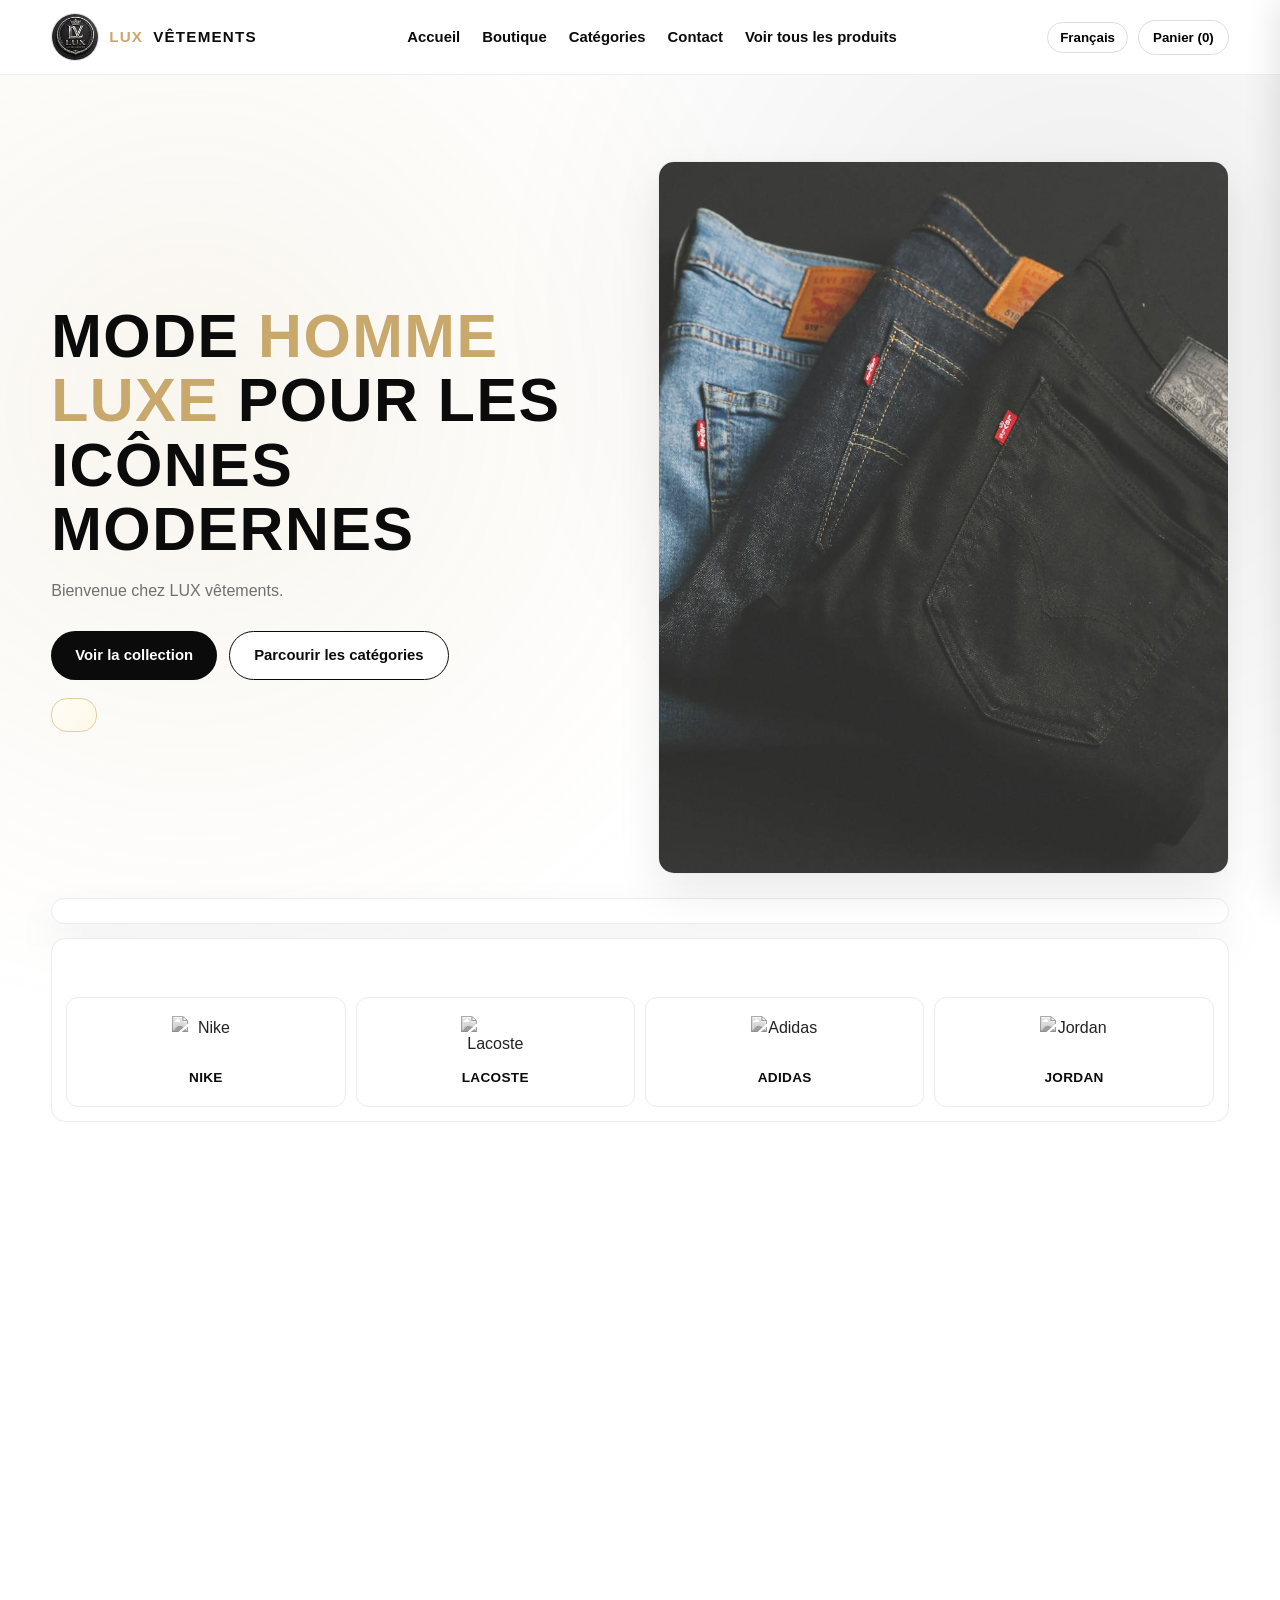
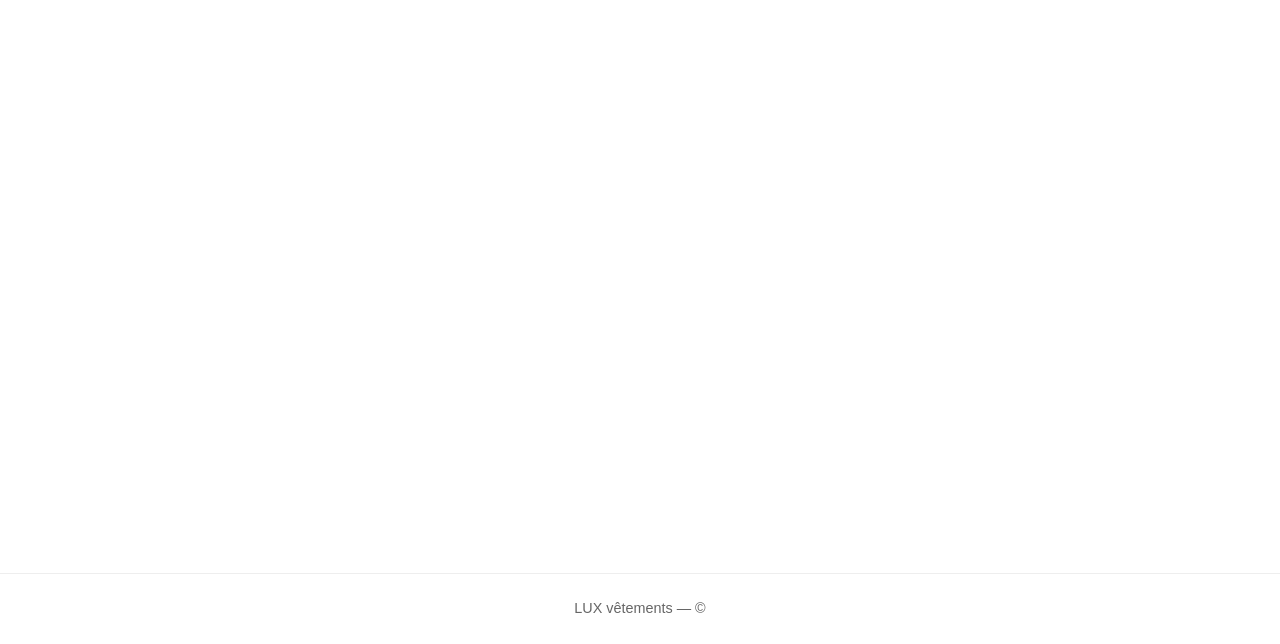
==== commit 874d697f: "Add files via upload" ====
--- a/index.html
+++ b/index.html
@@ -1,2549 +1,204 @@
-<!DOCTYPE html>
-<html lang="en">
-<head>
-  <meta charset="UTF-8" />
-  <meta name="viewport" content="width=device-width, initial-scale=1.0" />
-  <title>Lux Vetements Homme | Luxury Men's Wear</title>
-  <style>
-    :root {
-      --black: #0b0b0b;
-      --white: #ffffff;
-      --gold: #c8a86b;
-      --gold-soft: #e3d0a9;
-      --muted: #f6f6f6;
-      --text-soft: #707070;
-      --radius: 16px;
-      --shadow: 0 20px 45px rgba(0, 0, 0, 0.08);
-      --transition: 260ms ease;
-      --container: 1200px;
-    }
-
-    * {
-      margin: 0;
-      padding: 0;
-      box-sizing: border-box;
-    }
-
-    html {
-      scroll-behavior: smooth;
-    }
-
-    body {
-      font-family: "Segoe UI", Tahoma, Geneva, Verdana, sans-serif;
-      background: var(--white);
-      color: var(--black);
-      line-height: 1.5;
-      overflow-x: hidden;
-    }
-
-    img {
-      max-width: 100%;
-      display: block;
-    }
-
-    a {
-      color: inherit;
-      text-decoration: none;
-    }
-
-    .container {
-      width: min(92%, var(--container));
-      margin-inline: auto;
-    }
-
-    /* Navbar */
-    .navbar {
-      position: sticky;
-      top: 0;
-      z-index: 1000;
-      background: rgba(255, 255, 255, 0.95);
-      backdrop-filter: blur(8px);
-      border-bottom: 1px solid #efefef;
-    }
-
-    .nav-wrap {
-      min-height: 74px;
-      display: flex;
-      align-items: center;
-      justify-content: space-between;
-      gap: 16px;
-    }
-
-    .logo {
-      display: flex;
-      align-items: center;
-      gap: 10px;
-      font-size: 1rem;
-      font-weight: 800;
-      letter-spacing: 1.4px;
-      text-transform: uppercase;
-    }
-
-    .logo img {
-      width: 42px;
-      height: 42px;
-      border-radius: 999px;
-      object-fit: cover;
-      border: 1px solid #ddd;
-    }
-
-    .logo span {
-      color: var(--gold);
-    }
-
-    .nav-links {
-      display: flex;
-      align-items: center;
-      gap: 26px;
-      list-style: none;
-    }
-
-    .nav-links a {
-      position: relative;
-      font-weight: 600;
-      font-size: 0.95rem;
-    }
-
-    .nav-links a::after {
-      content: "";
-      position: absolute;
-      left: 0;
-      bottom: -6px;
-      width: 0;
-      height: 2px;
-      background: var(--gold);
-      transition: width var(--transition);
-    }
-
-    .nav-links a:hover::after {
-      width: 100%;
-    }
-
-    .lang-dropdown {
-      position: relative;
-    }
-
-    .lang-toggle {
-      border: 1px solid #ddd;
-      background: #fff;
-      border-radius: 999px;
-      padding: 7px 12px;
-      font-weight: 700;
-      cursor: pointer;
-      transition: var(--transition);
-      white-space: nowrap;
-    }
-
-    .lang-toggle:hover {
-      border-color: var(--black);
-      background: var(--black);
-      color: #fff;
-    }
-
-    .lang-menu {
-      position: absolute;
-      top: calc(100% + 8px);
-      right: 0;
-      min-width: 170px;
-      border: 1px solid #e7e7e7;
-      border-radius: 12px;
-      background: #fff;
-      box-shadow: 0 14px 30px rgba(0, 0, 0, 0.12);
-      padding: 6px;
-      display: none;
-      z-index: 1200;
-    }
-
-    .lang-menu.open {
-      display: grid;
-      gap: 4px;
-    }
-
-    .lang-option {
-      border: 0;
-      border-radius: 9px;
-      background: #fff;
-      text-align: left;
-      padding: 8px 10px;
-      font-weight: 700;
-      cursor: pointer;
-      transition: var(--transition);
-    }
-
-    .lang-option:hover {
-      background: #f5f5f5;
-    }
-
-    .menu-btn {
-      border: 1px solid #dfdfdf;
-      background: var(--white);
-      width: 42px;
-      height: 42px;
-      border-radius: 10px;
-      display: none;
-      align-items: center;
-      justify-content: center;
-      cursor: pointer;
-    }
-
-    .menu-btn span,
-    .menu-btn span::before,
-    .menu-btn span::after {
-      width: 18px;
-      height: 2px;
-      background: var(--black);
-      display: block;
-      position: relative;
-      transition: var(--transition);
-    }
-
-    .menu-btn span::before,
-    .menu-btn span::after {
-      content: "";
-      position: absolute;
-      left: 0;
-    }
-
-    .menu-btn span::before { top: -6px; }
-    .menu-btn span::after { top: 6px; }
-
-    .menu-btn.open span { background: transparent; }
-    .menu-btn.open span::before { top: 0; transform: rotate(45deg); }
-    .menu-btn.open span::after { top: 0; transform: rotate(-45deg); }
-
-    .nav-actions {
-      display: flex;
-      align-items: center;
-      gap: 10px;
-    }
-
-    .cart-btn {
-      border: 1px solid #ddd;
-      background: #fff;
-      border-radius: 999px;
-      padding: 9px 14px;
-      font-weight: 700;
-      cursor: pointer;
-      transition: var(--transition);
-    }
-
-    .cart-btn:hover {
-      background: var(--black);
-      color: var(--white);
-      border-color: var(--black);
-    }
-
-    /* Hero */
-    .hero {
-      background:
-        radial-gradient(circle at 15% 30%, rgba(200, 168, 107, 0.11), transparent 46%),
-        radial-gradient(circle at 85% 20%, rgba(0, 0, 0, 0.07), transparent 42%),
-        #fff;
-      padding: 86px 0 64px;
-    }
-
-    .hero-inner {
-      display: grid;
-      grid-template-columns: 1fr 1fr;
-      align-items: center;
-      gap: 36px;
-    }
-
-    .hero h1 {
-      font-size: clamp(2rem, 5vw, 3.8rem);
-      line-height: 1.06;
-      text-transform: uppercase;
-      letter-spacing: 1.5px;
-      margin-bottom: 18px;
-    }
-
-    .hero h1 span {
-      color: var(--gold);
-    }
-
-    .hero p {
-      color: var(--text-soft);
-      max-width: 560px;
-      margin-bottom: 28px;
-    }
-
-    .hero-actions {
-      display: flex;
-      gap: 12px;
-      flex-wrap: wrap;
-    }
-
-    .delivery-badge {
-      margin-top: 12px;
-      display: inline-flex;
-      align-items: center;
-      gap: 8px;
-      padding: 8px 12px;
-      border-radius: 999px;
-      border: 1px solid #eadcc0;
-      background: #fff8eb;
-      font-weight: 700;
-      color: #705625;
-      font-size: 0.9rem;
-    }
-
-    .delivery-badge svg {
-      width: 18px;
-      height: 18px;
-    }
-
-    .btn {
-      border: none;
-      border-radius: 999px;
-      padding: 12px 24px;
-      font-weight: 700;
-      font-size: 0.93rem;
-      cursor: pointer;
-      transition: var(--transition);
-      display: inline-flex;
-      align-items: center;
-      justify-content: center;
-      gap: 8px;
-    }
-
-    .btn-primary {
-      background: var(--black);
-      color: var(--white);
-    }
-
-    .btn-primary:hover {
-      transform: translateY(-2px);
-      box-shadow: 0 14px 26px rgba(0, 0, 0, 0.2);
-    }
-
-    .btn-outline {
-      border: 1px solid var(--black);
-      background: var(--white);
-      color: var(--black);
-    }
-
-    .btn-outline:hover {
-      background: var(--black);
-      color: var(--white);
-    }
-
-    .hero-card {
-      border: 1px solid #ececec;
-      border-radius: var(--radius);
-      overflow: hidden;
-      box-shadow: var(--shadow);
-      background: #fff;
-      aspect-ratio: 4 / 5;
-    }
-
-    .hero-card img {
-      width: 100%;
-      height: 100%;
-      object-fit: cover;
-      object-position: center top;
-    }
-
-    .loop-gallery {
-      margin-top: 24px;
-      border: 1px solid #ededed;
-      border-radius: 14px;
-      overflow: hidden;
-      background: #fff;
-      box-shadow: var(--shadow);
-    }
-
-    .loop-track {
-      display: flex;
-      gap: 12px;
-      width: max-content;
-      padding: 12px;
-      animation: loopSlide 34s linear infinite;
-    }
-
-    .loop-item {
-      width: 220px;
-      height: 140px;
-      border-radius: 12px;
-      overflow: hidden;
-      background: #f2f2f2;
-      border: 1px solid #ececec;
-      flex: 0 0 auto;
-      position: relative;
-    }
-
-    .loop-item img {
-      width: 100%;
-      height: 100%;
-      object-fit: cover;
-    }
-
-    .loop-item span {
-      position: absolute;
-      bottom: 0;
-      left: 0;
-      right: 0;
-      padding: 8px;
-      background: linear-gradient(to top, rgba(0, 0, 0, 0.75), transparent);
-      color: #fff;
-      font-size: 0.78rem;
-      font-weight: 700;
-    }
-
-    .brands-strip {
-      margin-top: 14px;
-      border: 1px solid #ececec;
-      border-radius: 14px;
-      background: #fff;
-      padding: 14px;
-    }
-
-    .brands-title {
-      font-weight: 800;
-      margin-bottom: 10px;
-      text-transform: uppercase;
-      letter-spacing: 0.7px;
-      font-size: 0.9rem;
-    }
-
-    .brands-list {
-      display: grid;
-      grid-template-columns: repeat(4, minmax(0, 1fr));
-      gap: 10px;
-    }
-
-    .brand-card {
-      border: 1px solid #ececec;
-      border-radius: 12px;
-      background: #fff;
-      padding: 12px 10px;
-      display: grid;
-      justify-items: center;
-      align-content: center;
-      gap: 10px;
-      min-height: 110px;
-      transition: var(--transition);
-    }
-
-    .brand-card:hover {
-      transform: translateY(-2px);
-      box-shadow: var(--shadow);
-    }
-
-    .brand-card img {
-      width: 68px;
-      height: 34px;
-      object-fit: contain;
-      filter: grayscale(1);
-      opacity: 0.9;
-    }
-
-    .brand-name {
-      text-align: center;
-      font-weight: 800;
-      font-size: 0.85rem;
-      letter-spacing: 0.3px;
-    }
-
-    @keyframes loopSlide {
-      from { transform: translateX(0); }
-      to { transform: translateX(-50%); }
-    }
-
-    /* Sections */
-    section {
-      padding: 70px 0;
-    }
-
-    .section-head {
-      margin-bottom: 20px;
-      display: flex;
-      align-items: flex-end;
-      justify-content: space-between;
-      gap: 16px;
-      flex-wrap: wrap;
-    }
-
-    .section-title {
-      text-transform: uppercase;
-      letter-spacing: 1.1px;
-      font-size: clamp(1.2rem, 3vw, 1.95rem);
-    }
-
-    .section-title span {
-      color: var(--gold);
-    }
-
-    .section-subtitle {
-      color: var(--text-soft);
-      max-width: 620px;
-      font-size: 0.95rem;
-    }
-
-    /* Filter */
-    .filter-bar {
-      display: flex;
-      flex-wrap: wrap;
-      gap: 10px;
-      margin-bottom: 14px;
-    }
-
-    .shop-toolbar {
-      display: flex;
-      align-items: center;
-      justify-content: space-between;
-      gap: 10px;
-      flex-wrap: wrap;
-      margin-bottom: 14px;
-    }
-
-    .price-filter {
-      border: 1px solid #e8dcc3;
-      background: #ffffff;
-      border-radius: 12px;
-      padding: 9px;
-      margin-bottom: 12px;
-      max-width: 560px;
-    }
-
-    .price-filter-head {
-      display: flex;
-      justify-content: space-between;
-      align-items: center;
-      gap: 10px;
-      margin-bottom: 8px;
-      font-weight: 700;
-      color: #7a6336;
-      font-size: 0.9rem;
-    }
-
-    .price-values {
-      display: grid;
-      grid-template-columns: 1fr auto 1fr;
-      align-items: center;
-      gap: 6px;
-      margin-bottom: 8px;
-    }
-
-    .price-chip,
-    .price-input {
-      border: 1px solid #d9d9d9;
-      background: #fff;
-      border-radius: 999px;
-      padding: 7px 11px;
-      text-align: center;
-      font-weight: 800;
-      color: #1f1f1f;
-      font-size: 0.86rem;
-    }
-
-    .price-input {
-      width: 100%;
-      outline: none;
-      text-align: left;
-      padding-left: 12px;
-    }
-
-    .price-input:focus {
-      border-color: var(--gold);
-      box-shadow: 0 0 0 2px rgba(200, 168, 107, 0.14);
-    }
-
-    .price-divider {
-      color: #8f8f8f;
-      font-size: 1.2rem;
-      font-weight: 700;
-    }
-
-    .range-wrap {
-      position: relative;
-      height: 24px;
-    }
-
-    .range-track {
-      position: absolute;
-      top: 10px;
-      left: 0;
-      right: 0;
-      height: 4px;
-      border-radius: 999px;
-      background: #ddd4c0;
-    }
-
-    .range-progress {
-      position: absolute;
-      top: 10px;
-      height: 4px;
-      border-radius: 999px;
-      background: var(--gold);
-    }
-
-    .price-range {
-      position: absolute;
-      inset: 0;
-      width: 100%;
-      pointer-events: none;
-      -webkit-appearance: none;
-      appearance: none;
-      background: transparent;
-      margin: 0;
-    }
-
-    .price-range::-webkit-slider-thumb {
-      -webkit-appearance: none;
-      appearance: none;
-      pointer-events: auto;
-      width: 18px;
-      height: 18px;
-      border-radius: 999px;
-      border: 2px solid var(--gold);
-      background: #fff;
-      cursor: pointer;
-      box-shadow: 0 2px 8px rgba(0, 0, 0, 0.22);
-    }
-
-    .price-range::-moz-range-thumb {
-      pointer-events: auto;
-      width: 18px;
-      height: 18px;
-      border-radius: 999px;
-      border: 2px solid var(--gold);
-      background: #fff;
-      cursor: pointer;
-      box-shadow: 0 2px 8px rgba(0, 0, 0, 0.22);
-    }
-
-    .search-input {
-      width: min(380px, 100%);
-      border: 1px solid #ddd;
-      border-radius: 999px;
-      padding: 11px 14px;
-      font-size: 0.95rem;
-      outline: none;
-      transition: var(--transition);
-    }
-
-    .search-input:focus {
-      border-color: var(--gold);
-      box-shadow: 0 0 0 3px rgba(200, 168, 107, 0.16);
-    }
-
-    .preview-toggle {
-      border: 1px solid #ddd;
-      background: #fff;
-      border-radius: 999px;
-      padding: 10px 14px;
-      font-weight: 700;
-      cursor: pointer;
-      transition: var(--transition);
-    }
-
-    .preview-toggle:hover {
-      border-color: var(--black);
-      transform: translateY(-1px);
-    }
-
-    .filter-btn {
-      border: 1px solid #ddd;
-      background: #fff;
-      color: var(--black);
-      padding: 10px 16px;
-      border-radius: 999px;
-      cursor: pointer;
-      font-weight: 600;
-      text-transform: capitalize;
-      transition: var(--transition);
-    }
-
-    .filter-btn:hover,
-    .filter-btn.active {
-      background: var(--black);
-      color: var(--white);
-      border-color: var(--black);
-    }
-
-    /* Products */
-    .products-grid {
-      display: grid;
-      grid-template-columns: repeat(4, minmax(0, 1fr));
-      gap: 20px;
-    }
-
-    .products-grid.vertical {
-      grid-template-columns: 1fr;
-      gap: 14px;
-    }
-
-    .products-grid.vertical .product-card {
-      display: grid;
-      grid-template-columns: 260px 1fr;
-      align-items: stretch;
-    }
-
-    .products-grid.vertical .product-image-wrap {
-      aspect-ratio: auto;
-      height: 100%;
-      min-height: 180px;
-    }
-
-    .product-card {
-      background: #fff;
-      border: 1px solid #ededed;
-      border-radius: var(--radius);
-      overflow: hidden;
-      transition: transform var(--transition), box-shadow var(--transition);
-      cursor: pointer;
-      opacity: 0;
-      transform: translateY(20px);
-      animation: fadeUp 600ms ease forwards;
-    }
-
-    .product-card:hover {
-      transform: translateY(-4px);
-      box-shadow: var(--shadow);
-    }
-
-    .product-image-wrap {
-      background: #f3f3f3;
-      overflow: hidden;
-      aspect-ratio: 1 / 1.1;
-      cursor: pointer;
-    }
-
-    .product-image-wrap img {
-      width: 100%;
-      height: 100%;
-      object-fit: cover;
-      transition: transform 380ms ease;
-    }
-
-    .product-card:hover .product-image-wrap img {
-      transform: scale(1.04);
-    }
-
-    .product-info {
-      padding: 14px 14px 16px;
-    }
-
-    .product-tag {
-      display: inline-block;
-      margin-bottom: 8px;
-      font-size: 0.72rem;
-      font-weight: 800;
-      padding: 4px 8px;
-      border-radius: 6px;
-      background: linear-gradient(135deg, #ff4ea6, #ff2f7d);
-      color: #fff;
-      text-transform: uppercase;
-      letter-spacing: 0.4px;
-    }
-
-    .product-tag.promo {
-      background: linear-gradient(135deg, #ff4ea6, #ff2f7d);
-    }
-
-    .product-tag.stock {
-      background: linear-gradient(135deg, #555, #252525);
-    }
-
-    .product-name {
-      font-size: 1rem;
-      font-weight: 700;
-      margin-bottom: 4px;
-    }
-
-    .tag-under-name {
-      font-size: 0.84rem;
-      color: var(--text-soft);
-      margin-bottom: 10px;
-    }
-
-    .product-meta {
-      display: flex;
-      align-items: center;
-      justify-content: space-between;
-      gap: 10px;
-    }
-
-    .price {
-      font-weight: 800;
-      color: var(--black);
-    }
-
-    .price-wrap {
-      display: flex;
-      align-items: center;
-      gap: 8px;
-      flex-wrap: wrap;
-    }
-
-    .old-price {
-      text-decoration: line-through;
-      color: #8e8e8e;
-      font-weight: 600;
-      font-size: 0.88rem;
-    }
-
-    .product-actions {
-      margin-top: 12px;
-      display: flex;
-      gap: 8px;
-    }
-
-    .mini-btn {
-      border: 1px solid #ddd;
-      border-radius: 999px;
-      padding: 8px 12px;
-      font-size: 0.8rem;
-      font-weight: 700;
-      cursor: pointer;
-      background: #fff;
-      transition: var(--transition);
-      flex: 1;
-    }
-
-    .mini-btn:hover {
-      border-color: var(--black);
-      background: var(--black);
-      color: var(--white);
-    }
-
-    .mini-btn:disabled {
-      opacity: 0.5;
-      cursor: not-allowed;
-      background: #f2f2f2;
-      color: #888;
-    }
-
-    .mini-btn:disabled:hover {
-      border-color: #ddd;
-      transform: none;
-    }
-
-    .product-card.is-out .price {
-      text-decoration: line-through;
-      color: #8d8d8d;
-    }
-
-    .badge {
-      font-size: 0.74rem;
-      padding: 4px 10px;
-      border-radius: 999px;
-      background: #f3ebdd;
-      color: #7f5d24;
-      text-transform: capitalize;
-      font-weight: 700;
-    }
-
-    .state-box {
-      border: 1px dashed #d8d8d8;
-      border-radius: var(--radius);
-      padding: 28px;
-      text-align: center;
-      color: var(--text-soft);
-      background: #fff;
-    }
-
-    /* Modal Details */
-    .modal {
-      position: fixed;
-      inset: 0;
-      background: rgba(0, 0, 0, 0.58);
-      z-index: 1500;
-      display: none;
-      align-items: center;
-      justify-content: center;
-      padding: 20px;
-    }
-
-    .modal.open {
-      display: flex;
-      animation: fadeIn 220ms ease;
-    }
-
-    .modal-card {
-      width: min(980px, 100%);
-      max-height: 92vh;
-      overflow: auto;
-      background: #fff;
-      border-radius: var(--radius);
-      box-shadow: var(--shadow);
-      position: relative;
-    }
-
-    .modal-close {
-      position: absolute;
-      top: 12px;
-      right: 12px;
-      width: 38px;
-      height: 38px;
-      border-radius: 999px;
-      border: 1px solid #ddd;
-      background: #fff;
-      cursor: pointer;
-      font-size: 1.2rem;
-    }
-
-    .details-layout {
-      display: grid;
-      grid-template-columns: 1.1fr 1fr;
-      gap: 22px;
-      padding: 20px;
-    }
-
-    .main-image-box {
-      border-radius: 12px;
-      overflow: hidden;
-      border: 1px solid #eee;
-      background: #fafafa;
-    }
-
-    .main-image-box img {
-      width: 100%;
-      aspect-ratio: 1 / 1.15;
-      object-fit: cover;
-    }
-
-    .gallery {
-      margin-top: 10px;
-      display: flex;
-      gap: 10px;
-      overflow-x: auto;
-      padding-bottom: 2px;
-    }
-
-    .thumb {
-      width: 78px;
-      height: 78px;
-      border-radius: 10px;
-      overflow: hidden;
-      border: 2px solid transparent;
-      flex: 0 0 auto;
-      cursor: pointer;
-      transition: var(--transition);
-    }
-
-    .thumb.active {
-      border-color: var(--gold);
-    }
-
-    .thumb img {
-      width: 100%;
-      height: 100%;
-      object-fit: cover;
-    }
-
-    .details-content h3 {
-      font-size: 1.65rem;
-      line-height: 1.2;
-      margin-bottom: 8px;
-    }
-
-    .details-price {
-      font-size: 1.3rem;
-      font-weight: 800;
-      color: var(--black);
-      margin-bottom: 8px;
-    }
-
-    .details-category {
-      display: inline-flex;
-      margin-bottom: 14px;
-    }
-
-    .details-content p {
-      color: var(--text-soft);
-      margin-bottom: 18px;
-    }
-
-    .option-group {
-      margin-bottom: 14px;
-    }
-
-    .option-label {
-      display: block;
-      font-weight: 700;
-      margin-bottom: 8px;
-    }
-
-    .option-buttons {
-      display: flex;
-      flex-wrap: wrap;
-      gap: 8px;
-    }
-
-    .option-btn {
-      border: 1px solid #dadada;
-      background: #fff;
-      color: var(--black);
-      border-radius: 999px;
-      padding: 8px 14px;
-      text-transform: capitalize;
-      font-weight: 700;
-      cursor: pointer;
-      transition: var(--transition);
-    }
-
-    .option-btn.selected {
-      background: var(--black);
-      color: var(--white);
-      border-color: var(--black);
-    }
-
-    .color-btn {
-      width: 28px;
-      height: 28px;
-      border-radius: 999px;
-      border: 2px solid #cfcfcf;
-      cursor: pointer;
-      transition: var(--transition);
-      position: relative;
-    }
-
-    .color-btn.selected {
-      transform: scale(1.12);
-      border-color: #000;
-      box-shadow: 0 0 0 3px rgba(255, 255, 255, 1), 0 0 0 5px #b08a44;
-    }
-
-    .color-btn.selected::after {
-      content: "";
-      position: absolute;
-      inset: -6px;
-      border: 2px solid #1a1a1a;
-      border-radius: 999px;
-    }
-
-    .detail-tag-text {
-      margin-bottom: 12px;
-      color: var(--text-soft);
-      font-size: 0.92rem;
-      font-weight: 700;
-    }
-
-    .order-panel {
-      margin-top: 18px;
-      border-top: 1px solid #efefef;
-      padding-top: 16px;
-      display: grid;
-      gap: 12px;
-    }
-
-    .link-grid {
-      display: grid;
-      grid-template-columns: repeat(2, minmax(0, 1fr));
-      gap: 10px;
-    }
-
-    .platform-link {
-      border: 1px solid #dadada;
-      border-radius: 10px;
-      padding: 10px 12px;
-      text-align: center;
-      font-weight: 700;
-      transition: var(--transition);
-      background: #fff;
-    }
-
-    .platform-link:hover {
-      border-color: var(--black);
-      transform: translateY(-2px);
-    }
-
-    .error-text {
-      color: #ae1b1b;
-      font-size: 0.92rem;
-      min-height: 20px;
-    }
-
-    /* Categories */
-    .categories-grid {
-      display: grid;
-      grid-template-columns: repeat(5, minmax(0, 1fr));
-      gap: 12px;
-      margin-top: 20px;
-    }
-
-    .category-pill {
-      border: 1px solid #ededed;
-      border-radius: 999px;
-      padding: 12px;
-      text-align: center;
-      font-weight: 700;
-      text-transform: capitalize;
-      transition: var(--transition);
-      background: #fff;
-      cursor: pointer;
-    }
-
-    .category-pill:hover {
-      border-color: var(--gold);
-      color: #7f5d24;
-    }
-
-    /* Contact */
-    .contact-box {
-      border: 1px solid #ececec;
-      background: var(--muted);
-      border-radius: var(--radius);
-      padding: 24px;
-      display: grid;
-      grid-template-columns: repeat(4, minmax(0, 1fr));
-      gap: 12px;
-    }
-
-    .contact-item {
-      padding: 14px;
-      border-radius: 12px;
-      background: #fff;
-      border: 1px solid #ececec;
-      text-align: center;
-      transition: var(--transition);
-    }
-
-    .contact-item:hover {
-      transform: translateY(-2px);
-      box-shadow: var(--shadow);
-    }
-
-    .contact-title {
-      font-weight: 800;
-      margin-bottom: 5px;
-      text-transform: uppercase;
-      font-size: 0.84rem;
-      letter-spacing: 0.8px;
-    }
-
-    .contact-value {
-      color: var(--text-soft);
-      font-size: 0.92rem;
-    }
-
-    .cart-drawer {
-      position: fixed;
-      top: 0;
-      right: 0;
-      width: min(420px, 100%);
-      height: 100vh;
-      background: #fff;
-      border-left: 1px solid #eee;
-      box-shadow: -10px 0 34px rgba(0, 0, 0, 0.12);
-      z-index: 1400;
-      transform: translateX(102%);
-      transition: transform 300ms ease;
-      display: grid;
-      grid-template-rows: auto 1fr auto;
-    }
-
-    .cart-drawer.open {
-      transform: translateX(0);
-    }
-
-    .cart-head,
-    .cart-foot {
-      padding: 16px;
-      border-bottom: 1px solid #f0f0f0;
-    }
-
-    .cart-foot {
-      border-bottom: 0;
-      border-top: 1px solid #f0f0f0;
-    }
-
-    .cart-items {
-      overflow: auto;
-      padding: 12px 16px;
-      display: grid;
-      gap: 10px;
-      align-content: start;
-    }
-
-    .cart-row {
-      border: 1px solid #ececec;
-      border-radius: 12px;
-      padding: 10px;
-      display: grid;
-      grid-template-columns: 70px 1fr;
-      gap: 10px;
-      align-items: center;
-    }
-
-    .cart-row img {
-      width: 70px;
-      height: 70px;
-      object-fit: cover;
-      border-radius: 8px;
-      border: 1px solid #ececec;
-    }
-
-    .qty-wrap {
-      margin-top: 8px;
-      display: flex;
-      align-items: center;
-      gap: 8px;
-    }
-
-    .qty-btn {
-      width: 28px;
-      height: 28px;
-      border-radius: 7px;
-      border: 1px solid #ddd;
-      background: #fff;
-      font-weight: 800;
-      cursor: pointer;
-    }
-
-    .qty-num {
-      font-weight: 800;
-      min-width: 18px;
-      text-align: center;
-    }
-
-    .remove-btn {
-      border: none;
-      background: #fff1f1;
-      color: #9f1a1a;
-      border-radius: 8px;
-      padding: 8px 10px;
-      cursor: pointer;
-      font-weight: 700;
-      margin-left: auto;
-    }
-
-    .dim {
-      position: fixed;
-      inset: 0;
-      background: rgba(0, 0, 0, 0.42);
-      z-index: 1300;
-      opacity: 0;
-      visibility: hidden;
-      transition: var(--transition);
-    }
-
-    .dim.show {
-      opacity: 1;
-      visibility: visible;
-    }
-
-    .checkout-modal {
-      position: fixed;
-      inset: 0;
-      z-index: 1600;
-      background: rgba(0, 0, 0, 0.54);
-      display: none;
-      align-items: center;
-      justify-content: center;
-      padding: 16px;
-    }
-
-    .checkout-modal.open {
-      display: flex;
-    }
-
-    .checkout-card {
-      width: min(640px, 100%);
-      background: #fff;
-      border-radius: 14px;
-      border: 1px solid #ececec;
-      box-shadow: var(--shadow);
-      overflow: hidden;
-      position: relative;
-    }
-
-    .checkout-head {
-      padding: 14px 16px;
-      border-bottom: 1px solid #eee;
-      display: flex;
-      justify-content: space-between;
-      align-items: center;
-      gap: 10px;
-    }
-
-    .checkout-head .modal-close {
-      position: absolute;
-      top: 10px;
-      right: 10px;
-      width: 40px;
-      height: 40px;
-      border: 1px solid #d6d6d6;
-      background: #fff;
-      color: #111;
-      font-size: 1.35rem;
-      line-height: 1;
-      display: inline-flex;
-      align-items: center;
-      justify-content: center;
-    }
-
-    .checkout-body {
-      padding: 14px 16px;
-      display: grid;
-      gap: 10px;
-    }
-
-    .field {
-      display: grid;
-      gap: 6px;
-    }
-
-    .field label {
-      font-size: 0.88rem;
-      font-weight: 700;
-    }
-
-    .field input {
-      border: 1px solid #ddd;
-      border-radius: 10px;
-      padding: 10px 12px;
-      font-size: 0.95rem;
-      outline: none;
-    }
-
-    .field input:focus {
-      border-color: var(--gold);
-      box-shadow: 0 0 0 3px rgba(200, 168, 107, 0.16);
-    }
-
-    .checkout-error {
-      color: #b42020;
-      font-size: 0.88rem;
-      min-height: 18px;
-    }
-
-    .platform-choose {
-      display: grid;
-      gap: 8px;
-      margin-top: 4px;
-    }
-
-    .platform-buttons {
-      display: grid;
-      grid-template-columns: repeat(3, minmax(0, 1fr));
-      gap: 8px;
-    }
-
-    .platform-btn {
-      color: #fff;
-      border: none;
-      border-radius: 12px;
-      padding: 12px 10px;
-      font-size: 0.92rem;
-      font-weight: 800;
-      cursor: pointer;
-      transition: transform var(--transition), box-shadow var(--transition), filter var(--transition);
-    }
-
-    .platform-btn:hover {
-      transform: translateY(-2px);
-      filter: brightness(1.06);
-      box-shadow: 0 10px 20px rgba(0, 0, 0, 0.2);
-    }
-
-    .platform-btn.whatsapp {
-      background: linear-gradient(120deg, #25d366, #1aa851);
-    }
-
-    .platform-btn.instagram {
-      background: linear-gradient(120deg, #f58529, #dd2a7b, #8134af);
-    }
-
-    .platform-btn.messenger {
-      background: linear-gradient(120deg, #2e89ff, #1769ff);
-    }
-
-    footer {
-      padding: 22px 0 26px;
-      border-top: 1px solid #232323;
-      color: #c7c7c7;
-      text-align: center;
-      font-size: 0.9rem;
-      background: #111;
-    }
-
-    /* Animations */
-    @keyframes fadeUp {
-      to {
-        opacity: 1;
-        transform: translateY(0);
-      }
-    }
-
-    @keyframes fadeIn {
-      from { opacity: 0; }
-      to { opacity: 1; }
-    }
-
-    .reveal {
-      opacity: 0;
-      transform: translateY(20px);
-      transition: opacity 700ms ease, transform 700ms ease;
-    }
-
-    .reveal.show {
-      opacity: 1;
-      transform: translateY(0);
-    }
-
-    /* Responsive */
-    @media (max-width: 1080px) {
-      .products-grid {
-        grid-template-columns: repeat(3, minmax(0, 1fr));
-      }
-
-      .categories-grid {
-        grid-template-columns: repeat(3, minmax(0, 1fr));
-      }
-    }
-
-    @media (max-width: 860px) {
-      .hero-inner,
-      .details-layout {
-        grid-template-columns: 1fr;
-      }
-
-      .nav-links {
-        position: absolute;
-        top: 74px;
-        left: 0;
-        right: 0;
-        background: #fff;
-        border-bottom: 1px solid #efefef;
-        padding: 16px 4%;
-        display: grid;
-        gap: 12px;
-        transform: translateY(-120%);
-        opacity: 0;
-        visibility: hidden;
-        transition: var(--transition);
-      }
-
-      .nav-links.open {
-        transform: translateY(0);
-        opacity: 1;
-        visibility: visible;
-      }
-
-      .menu-btn {
-        display: inline-flex;
-      }
-
-      .products-grid.vertical .product-card {
-        grid-template-columns: 1fr;
-      }
-
-      .products-grid {
-        grid-template-columns: repeat(2, minmax(0, 1fr));
-      }
-
-      .contact-box {
-        grid-template-columns: repeat(2, minmax(0, 1fr));
-      }
-
-      .brands-list {
-        grid-template-columns: repeat(2, minmax(0, 1fr));
-      }
-    }
-
-    @media (max-width: 560px) {
-      .products-grid,
-      .categories-grid,
-      .contact-box,
-      .link-grid {
-        grid-template-columns: 1fr;
-      }
-
-      .hero {
-        padding-top: 56px;
-      }
-
-      .modal-card {
-        border-radius: 12px;
-      }
-
-      .details-content h3 {
-        font-size: 1.35rem;
-      }
-    }
-  </style>
-</head>
-<body>
-  <header class="navbar">
-    <div class="container nav-wrap">
-      <a href="#home" class="logo">
-        <img src="images/logo.png" alt="Lux Vetements logo" />
-        <span>Lux <span style="color:#c8a86b;">Vetements</span> Homme</span>
-      </a>
-      <nav>
-        <ul class="nav-links" id="navLinks">
-          <li><a href="#home" id="navHome">Accueil</a></li>
-          <li><a href="#shop" id="navShop">Boutique</a></li>
-          <li><a href="#categories" id="navCategories">Categories</a></li>
-          <li><a href="#contact" id="navContact">Contact</a></li>
-          <li class="lang-dropdown">
-            <button class="lang-toggle" id="langToggleBtn" type="button"><svg xmlns="http://www.w3.org/2000/svg" viewBox="0 0 3 2" width="28" height="18" style="border-radius:3px;display:inline-block;vertical-align:middle;margin-right:6px;"><rect width="1" height="2" fill="#002395"/><rect x="1" width="1" height="2" fill="#EDEDED"/><rect x="2" width="1" height="2" fill="#ED2939"/></svg> Français</button>
-            <div class="lang-menu" id="langMenu">
-              <button class="lang-option" type="button" data-lang="fr"><svg xmlns="http://www.w3.org/2000/svg" viewBox="0 0 3 2" width="28" height="18" style="border-radius:3px;display:inline-block;vertical-align:middle;margin-right:6px;"><rect width="1" height="2" fill="#002395"/><rect x="1" width="1" height="2" fill="#EDEDED"/><rect x="2" width="1" height="2" fill="#ED2939"/></svg> Français</button>
-              <button class="lang-option" type="button" data-lang="en"><svg xmlns="http://www.w3.org/2000/svg" viewBox="0 0 60 30" width="28" height="18" style="border-radius:3px;display:inline-block;vertical-align:middle;margin-right:6px;"><rect width="60" height="30" fill="#012169"/><path d="M0,0 L60,30 M60,0 L0,30" stroke="#fff" stroke-width="6"/><path d="M0,0 L60,30 M60,0 L0,30" stroke="#C8102E" stroke-width="4"/><path d="M30,0 V30 M0,15 H60" stroke="#fff" stroke-width="10"/><path d="M30,0 V30 M0,15 H60" stroke="#C8102E" stroke-width="6"/></svg> English</button>
-            </div>
-          </li>
-        </ul>
-      </nav>
-      <div class="nav-actions">
-        <button class="cart-btn" id="openCartBtn">
-          <svg width="16" height="16" viewBox="0 0 24 24" fill="none" aria-hidden="true" style="margin-right:6px;vertical-align:-2px;">
-            <path d="M3 4H5L7.4 15.2C7.5 15.7 7.9 16 8.4 16H18.1C18.6 16 19 15.7 19.1 15.2L21 7H6" stroke="currentColor" stroke-width="1.7" stroke-linecap="round" stroke-linejoin="round"/>
-            <circle cx="9" cy="20" r="1.5" fill="currentColor"/>
-            <circle cx="18" cy="20" r="1.5" fill="currentColor"/>
-          </svg>
-          <span id="cartLabelText">Panier</span> (<span id="cartCount">0</span>)
-        </button>
-        <button class="menu-btn" id="menuBtn" aria-label="Open menu">
-          <span></span>
-        </button>
-      </div>
-    </div>
-  </header>
-
-  <main>
-    <section class="hero" id="home">
-      <div class="container hero-inner">
-        <div class="reveal">
-          <h1 id="heroTitle">Mode <span>Homme Luxe</span> Pour Les Icônes Modernes</h1>
-          <p id="heroText">
-            Bienvenue chez Lux Vetements Homme. Decouvrez des t-shirts, hoodies, pantalons, chaussures et accessoires premium avec un style intemporel.
-          </p>
-          <div class="hero-actions">
-            <a class="btn btn-primary" href="#shop" id="shopCollectionBtn">Voir la collection</a>
-            <a class="btn btn-outline" href="#categories" id="browseCategoriesBtn">Parcourir les categories</a>
-          </div>
-          <div class="delivery-badge" id="deliveryBadgeText">
-            <svg viewBox="0 0 24 24" fill="none" aria-hidden="true">
-              <path d="M3 6H14V14H3V6Z" stroke="currentColor" stroke-width="1.8"/>
-              <path d="M14 9H18L21 12V14H14V9Z" stroke="currentColor" stroke-width="1.8"/>
-              <circle cx="7" cy="17" r="2" stroke="currentColor" stroke-width="1.8"/>
-              <circle cx="17" cy="17" r="2" stroke="currentColor" stroke-width="1.8"/>
-            </svg>
-            <span id="deliveryBadgeLabel">Livraison rapide</span>
-          </div>
-        </div>
-        <div class="hero-card reveal">
-          <img src="[data-uri]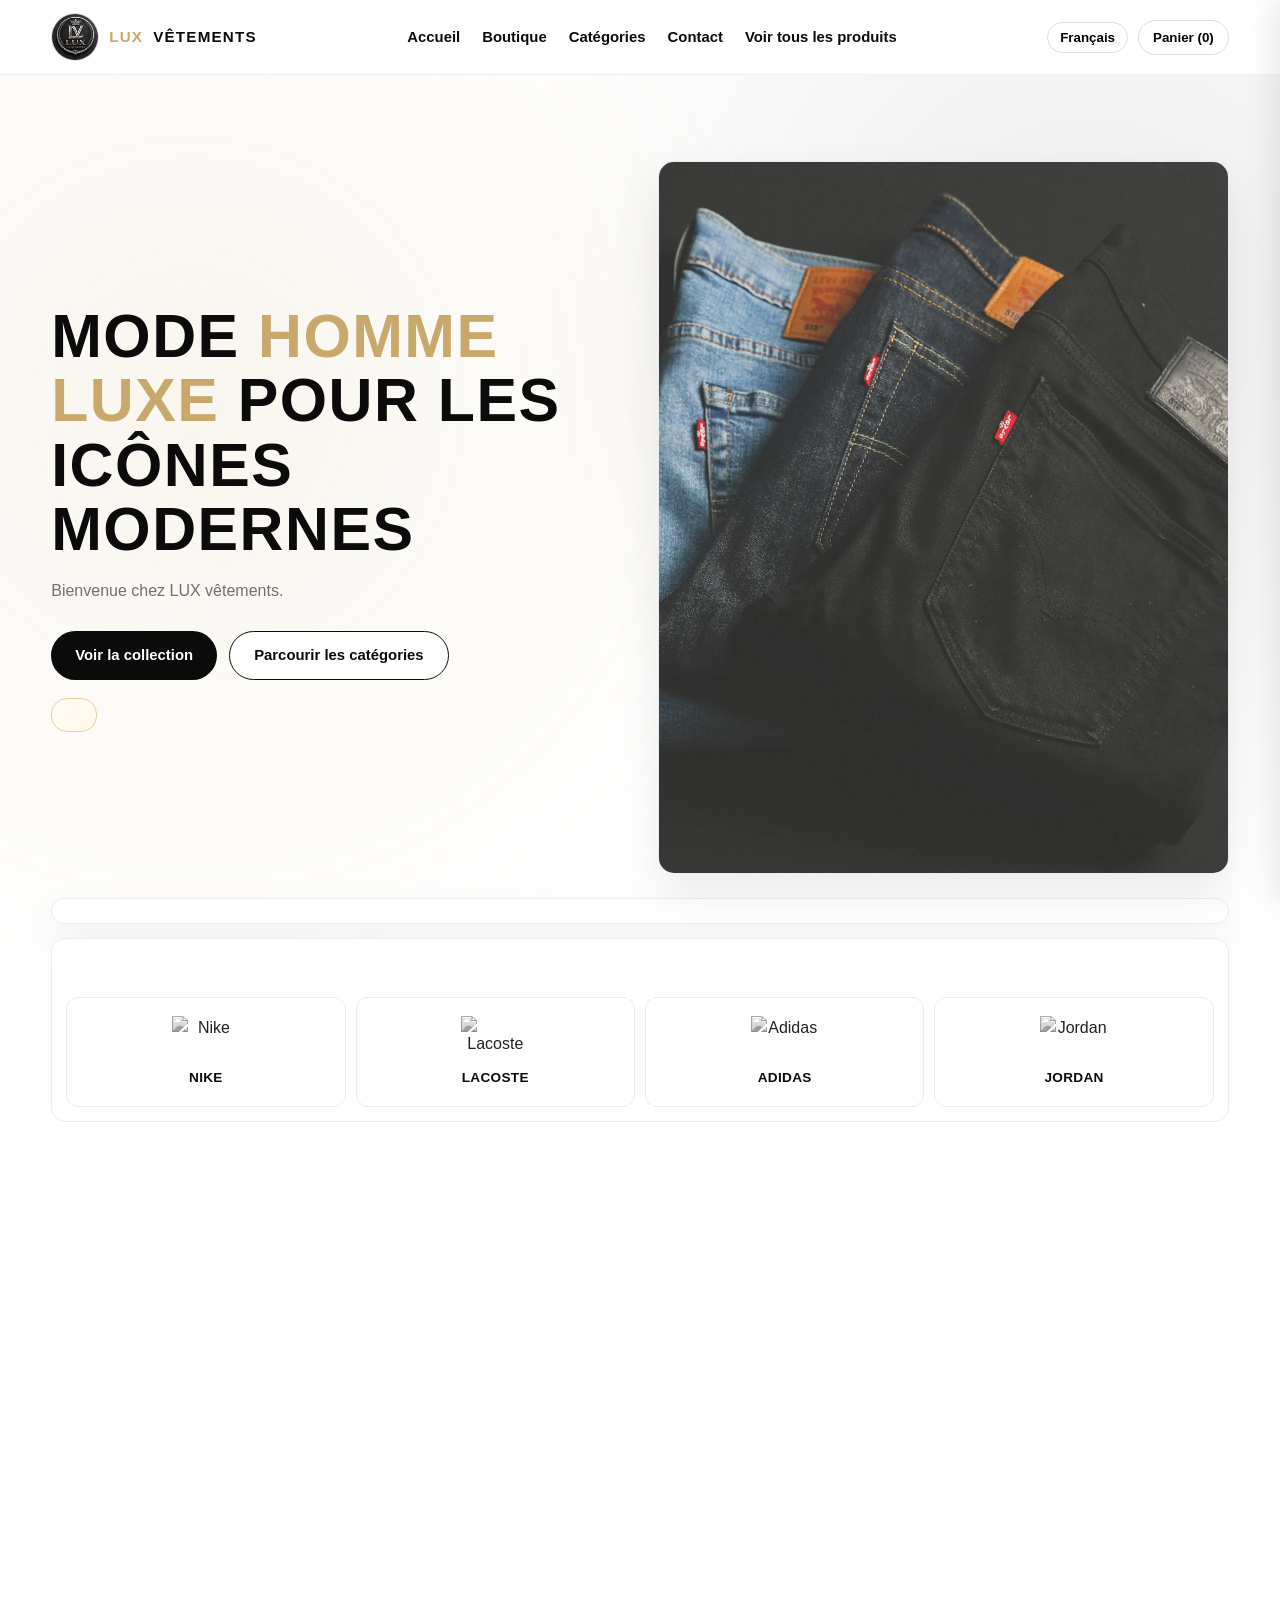
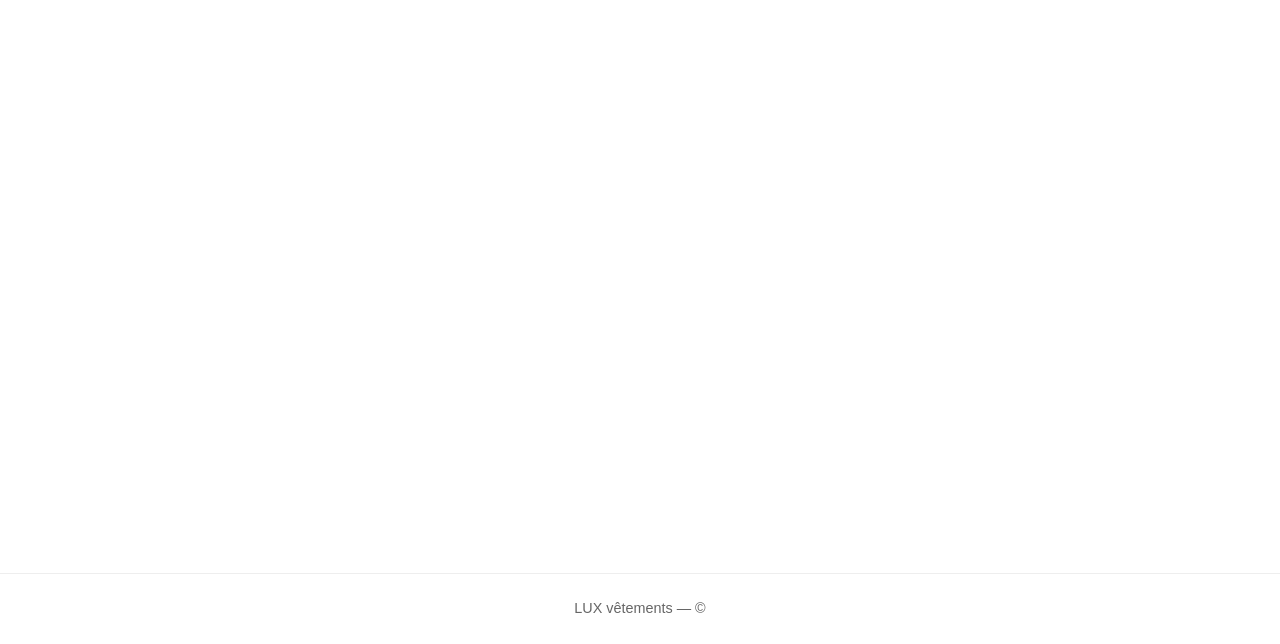
==== commit 7f6dd7b9: "Rename index (6).html to index.html" ====
--- a/index.html
+++ b/index.html
@@ -70,7 +70,7 @@
             <div class="brand-name">NIKE</div>
           </div>
           <div class="brand-card">
-            <img alt="Lacoste" src="assets/lacoste.svg" width="120" height="40" />
+            <img alt="Lacoste" src="lacoste.jpg" width="120" height="120" style="object-fit:contain;" />
             <div class="brand-name">LACOSTE</div>
           </div>
           <div class="brand-card">
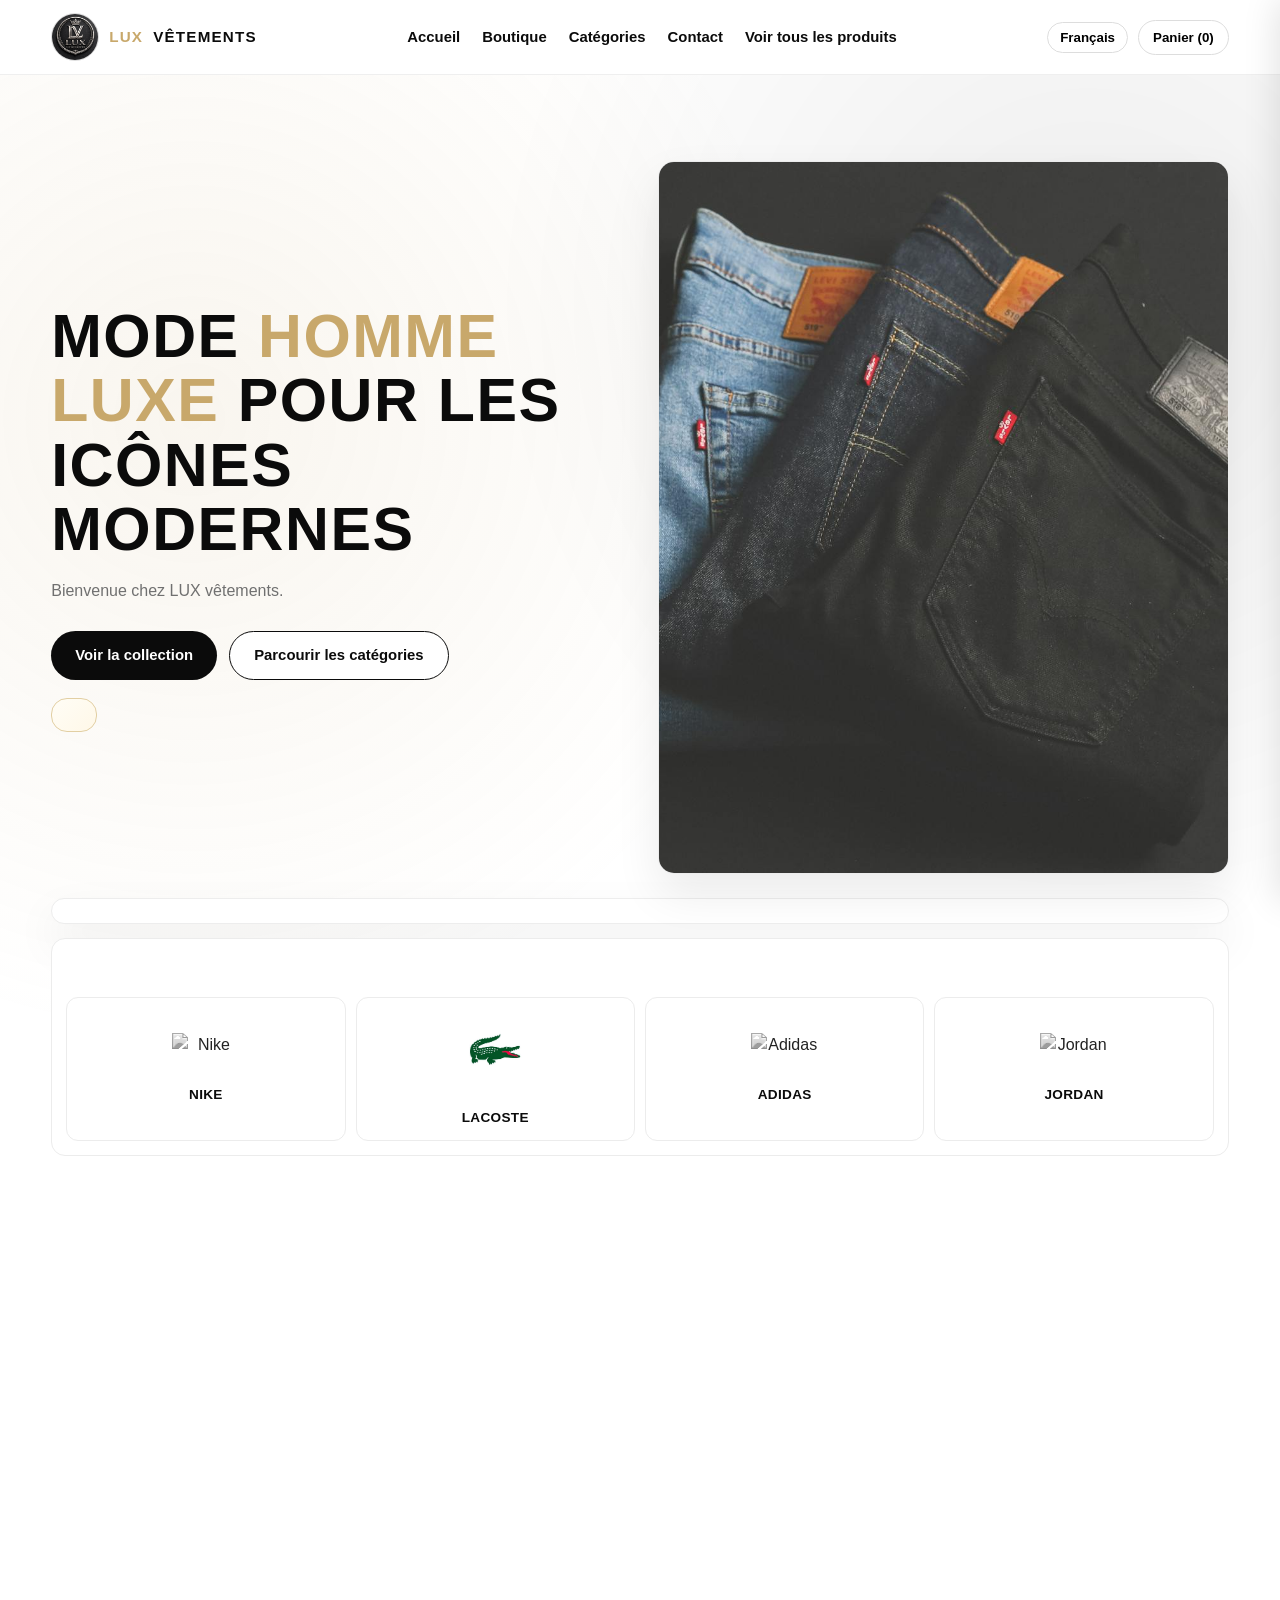
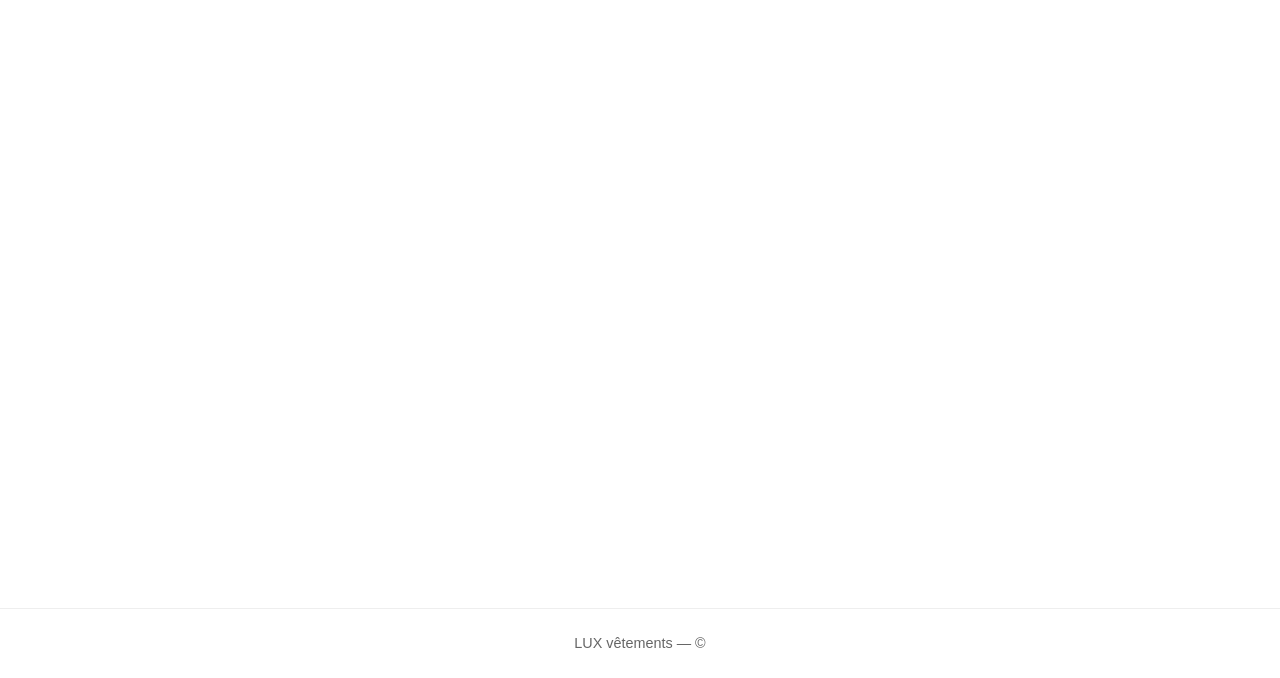
==== commit 104e6514: "Rename index (7).html to index.html" ====
--- a/index.html
+++ b/index.html
@@ -1,204 +1,204 @@
-<!DOCTYPE html>
-<html lang="fr">
-<head>
-  <meta charset="utf-8" />
-  <meta name="viewport" content="width=device-width, initial-scale=1" />
-  <title>LUX vêtements — Mode homme</title>
-  <link rel="stylesheet" href="css/site.css" />
-</head>
-<body id="catalogPage">
-  <header class="navbar">
-    <div class="container nav-wrap">
-      <button class="menu-btn" id="menuBtn" type="button" aria-label="Menu"><span></span></button>
-      <a class="logo" href="index.html#home">
-        <img src="logo-lux.png" width="48" height="48" alt="LUX vêtements" />
-        <span>LUX</span> vêtements
-      </a>
-      <ul class="nav-links" id="navLinks">
-        <li><a href="index.html#home" id="navHome">Accueil</a></li>
-        <li><a href="produits.html" id="navShop">Boutique</a></li>
-        <li><a href="index.html#categories" id="navCategories">Catégories</a></li>
-        <li><a href="index.html#contact" id="navContact">Contact</a></li>
-        <li><a href="produits.html" id="btnAllProducts">Voir tous les produits</a></li>
-      </ul>
-      <div class="nav-actions">
-        <div class="lang-dropdown">
-          <button type="button" class="lang-toggle" id="langToggleBtn">Français</button>
-          <div class="lang-menu" id="langMenu">
-            <button type="button" class="lang-option" data-lang="fr" id="langOptionFr">Français</button>
-            <button type="button" class="lang-option" data-lang="ar" id="langOptionAr">العربية</button>
-          </div>
-        </div>
-        <button class="cart-btn" id="openCartBtn" type="button">
-          <span id="cartLabelText">Panier</span> (<span id="cartCount">0</span>)
-        </button>
-      </div>
-    </div>
-  </header>
-
-  <main id="home">
-    <section class="hero">
-      <div class="container hero-inner">
-        <div>
-          <h1 id="heroTitle">Mode <span>Homme Luxe</span> pour les icônes modernes</h1>
-          <p id="heroText">Bienvenue chez LUX vêtements.</p>
-          <div class="hero-actions">
-            <a class="btn btn-primary" href="index.html#shop" id="shopCollectionBtn">Voir la collection</a>
-            <a class="btn btn-outline" href="index.html#categories" id="browseCategoriesBtn">Parcourir les catégories</a>
-          </div>
-          <div class="delivery-badge delivery-badge--large" id="deliveryBadgeWrap">
-            <div id="deliveryBadgeInner" class="delivery-badge-inner"></div>
-          </div>
-        </div>
-        <div class="hero-card">
-          <img src="assets/hero-jeans.jpg" alt="Homme en jean, mode" width="800" height="1000" />
-        </div>
-      </div>
-      <div class="container loop-gallery">
-        <div class="loop-track" id="loopTrack"></div>
-      </div>
-      <div class="container">
-        <div class="state-box" id="loopState" style="display: none; margin-top: 12px"></div>
-      </div>
-      <div class="container brands-strip">
-        <div class="section-head reveal">
-          <div class="brands-title" id="brandsTitle">Marques avec lesquelles nous travaillons</div>
-        </div>
-        <div class="brands-list">
-          <div class="brand-card">
-            <img alt="Nike" src="https://upload.wikimedia.org/wikipedia/commons/a/a6/Logo_NIKE.svg" />
-            <div class="brand-name">NIKE</div>
-          </div>
-          <div class="brand-card">
-            <img alt="Lacoste" src="lacoste.jpg" width="120" height="120" style="object-fit:contain;" />
-            <div class="brand-name">LACOSTE</div>
-          </div>
-          <div class="brand-card">
-            <img alt="Adidas" src="https://upload.wikimedia.org/wikipedia/commons/2/20/Adidas_Logo.svg" />
-            <div class="brand-name">ADIDAS</div>
-          </div>
-          <div class="brand-card">
-            <img alt="Jordan" src="https://upload.wikimedia.org/wikipedia/en/3/37/Jumpman_logo.svg" />
-            <div class="brand-name">JORDAN</div>
-          </div>
-        </div>
-      </div>
-    </section>
-
-    <section id="shop">
-      <div class="container">
-        <div class="section-head reveal">
-          <h2 class="section-title" id="sectionShopTitle">Boutique <span>signature</span></h2>
-          <p class="section-subtitle" id="sectionShopSub"></p>
-        </div>
-        <div class="filter-bar reveal" id="filterBar">
-          <button type=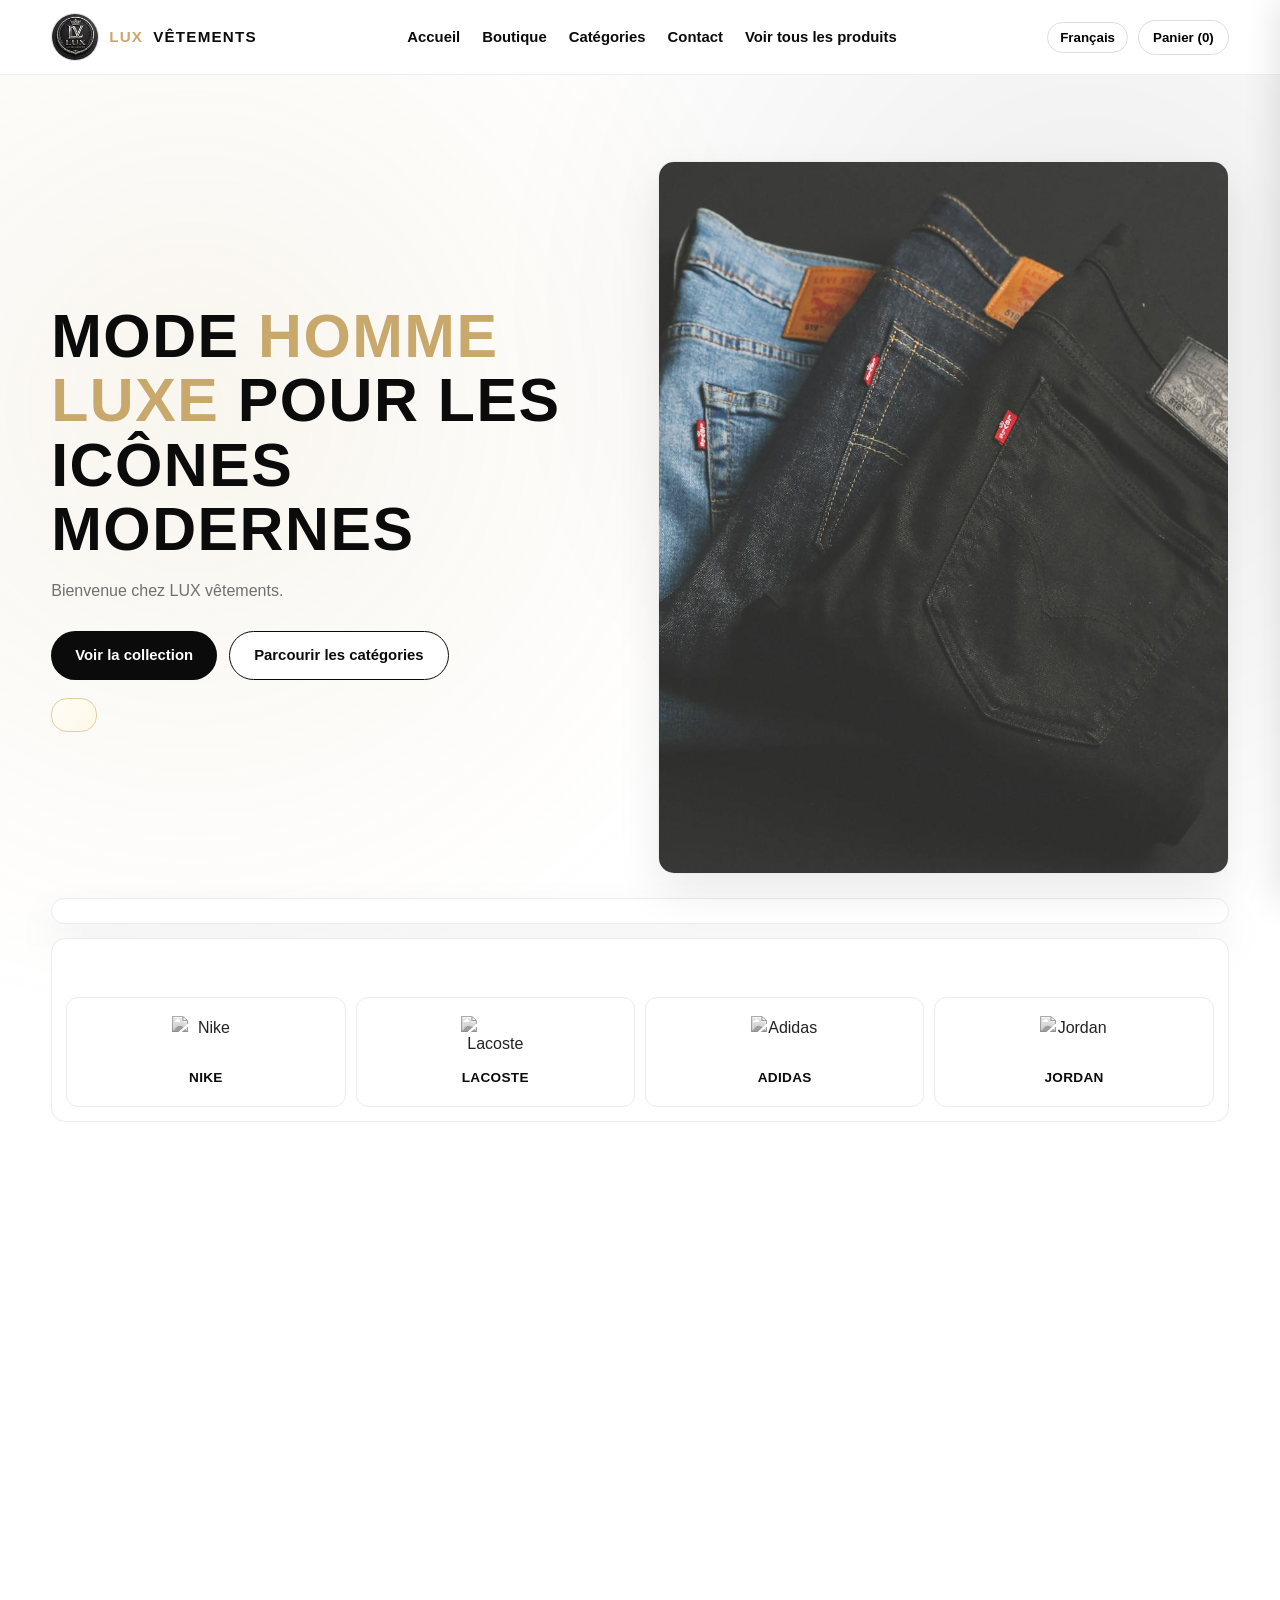
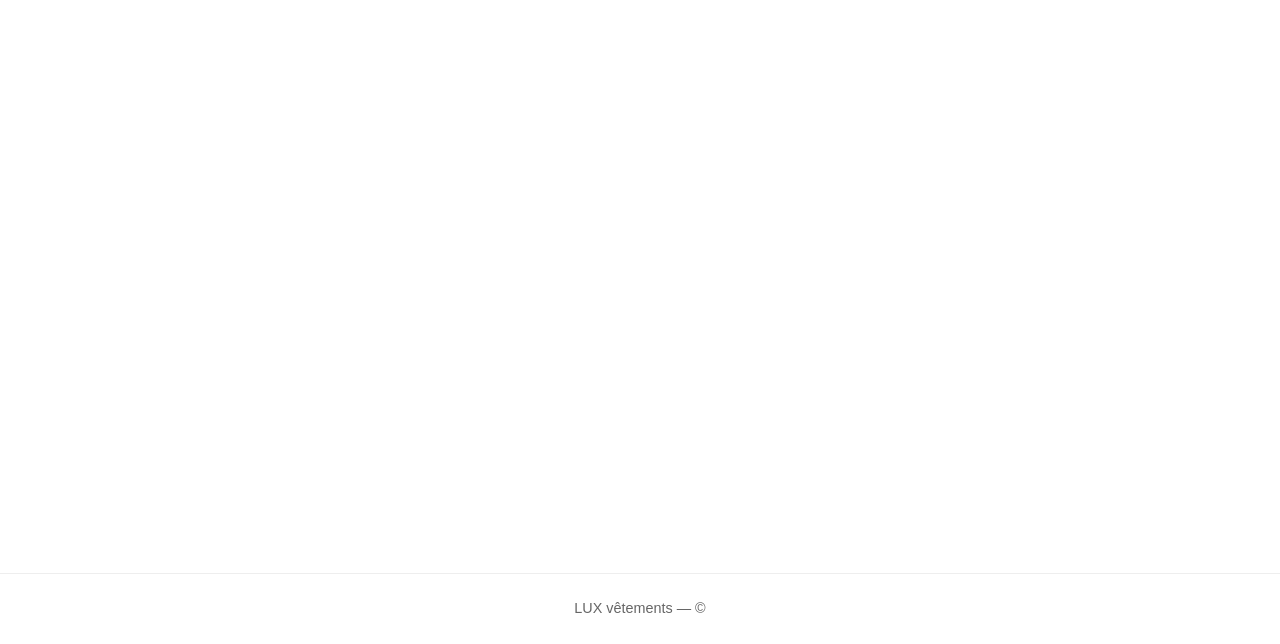
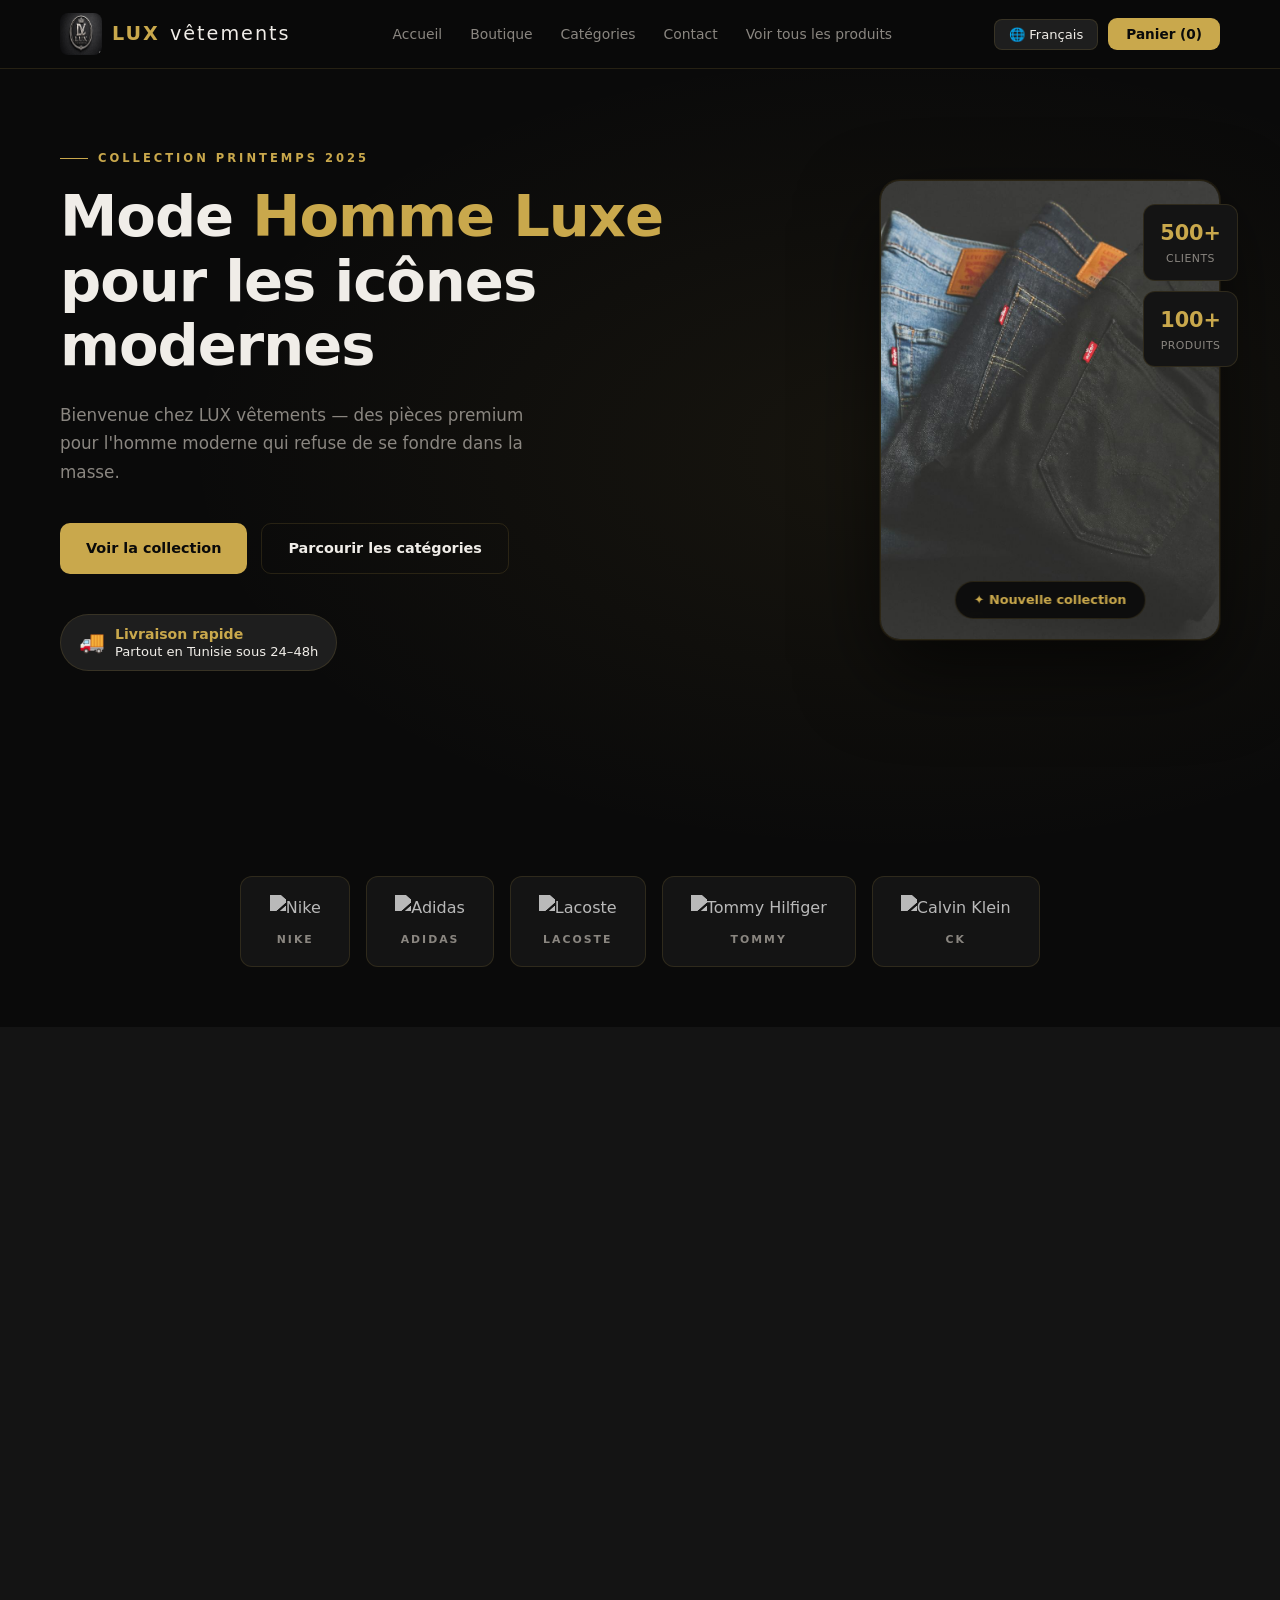
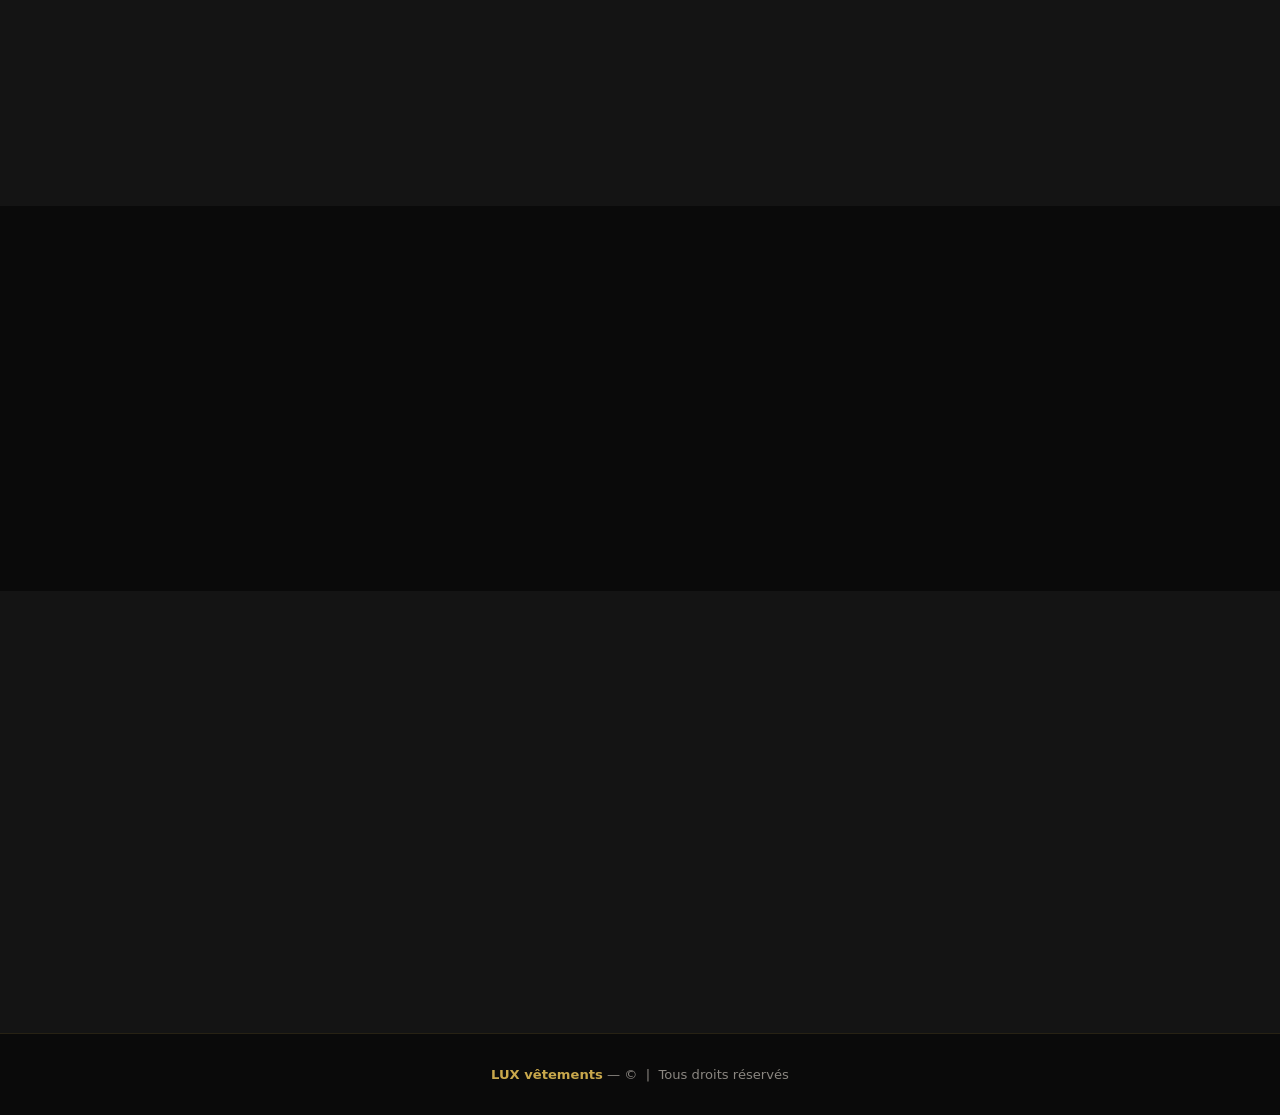
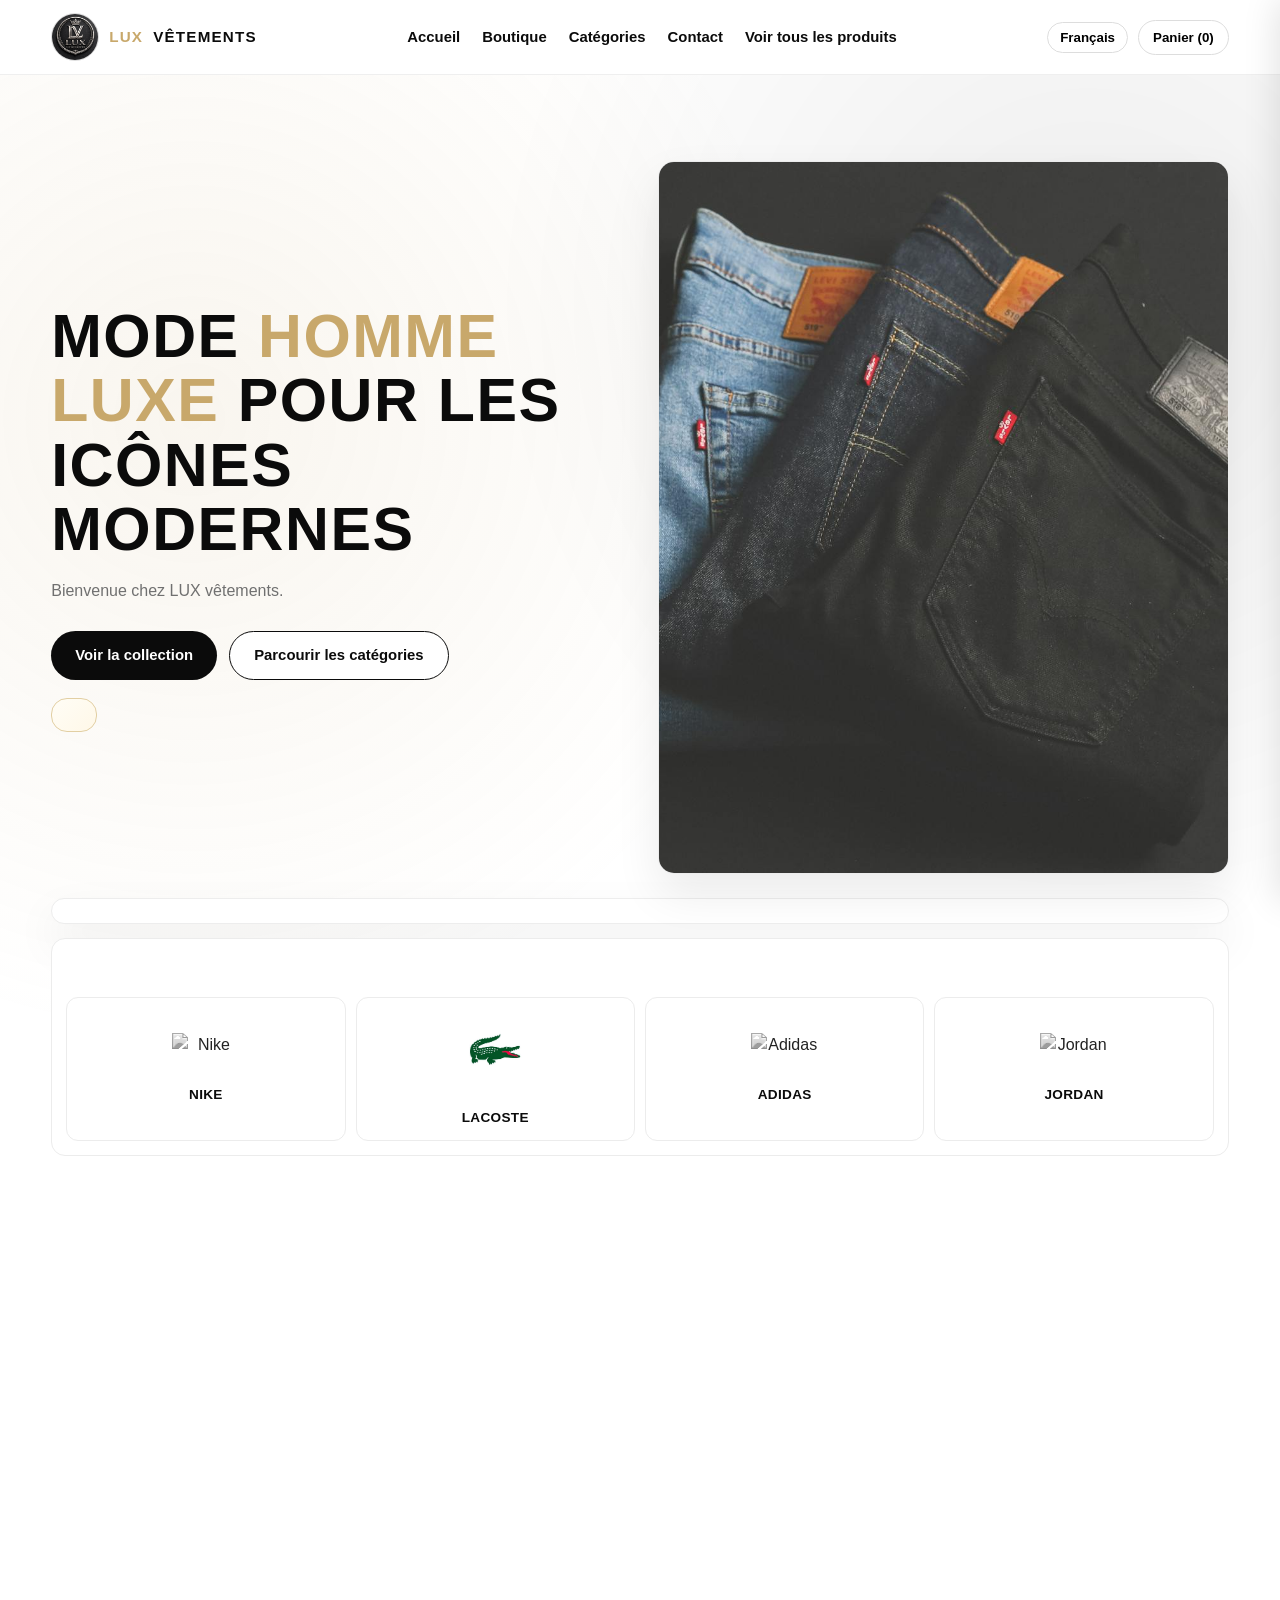
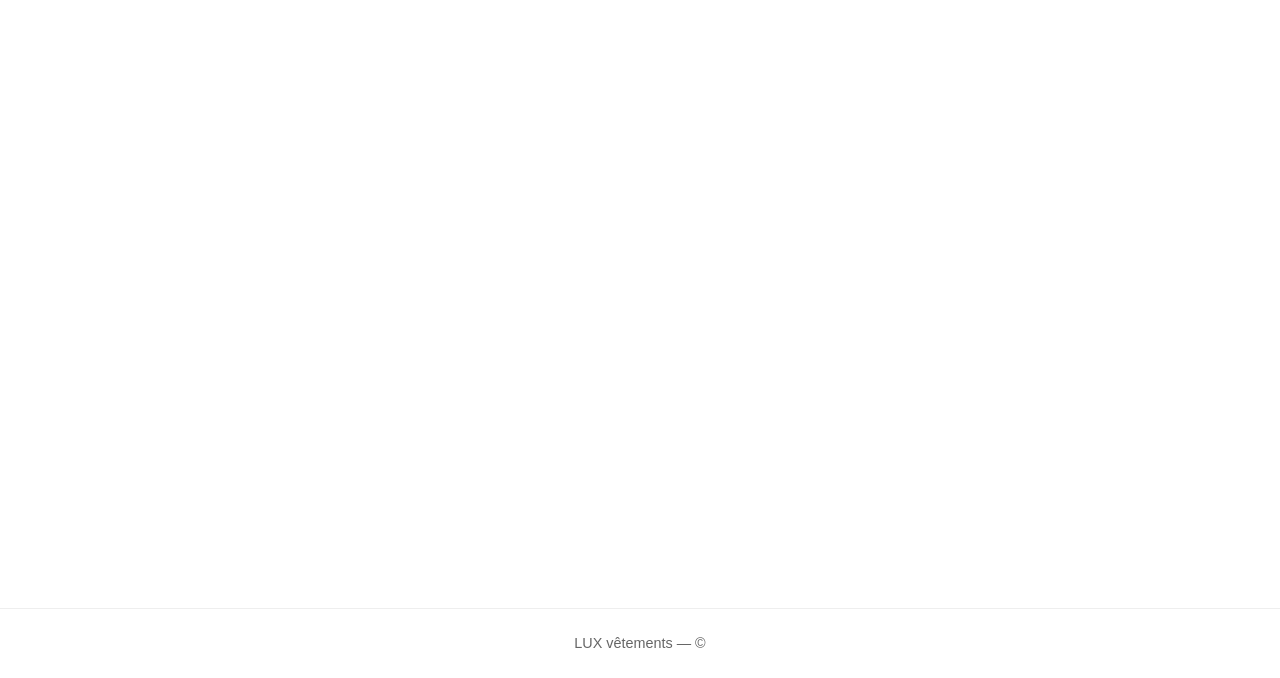
